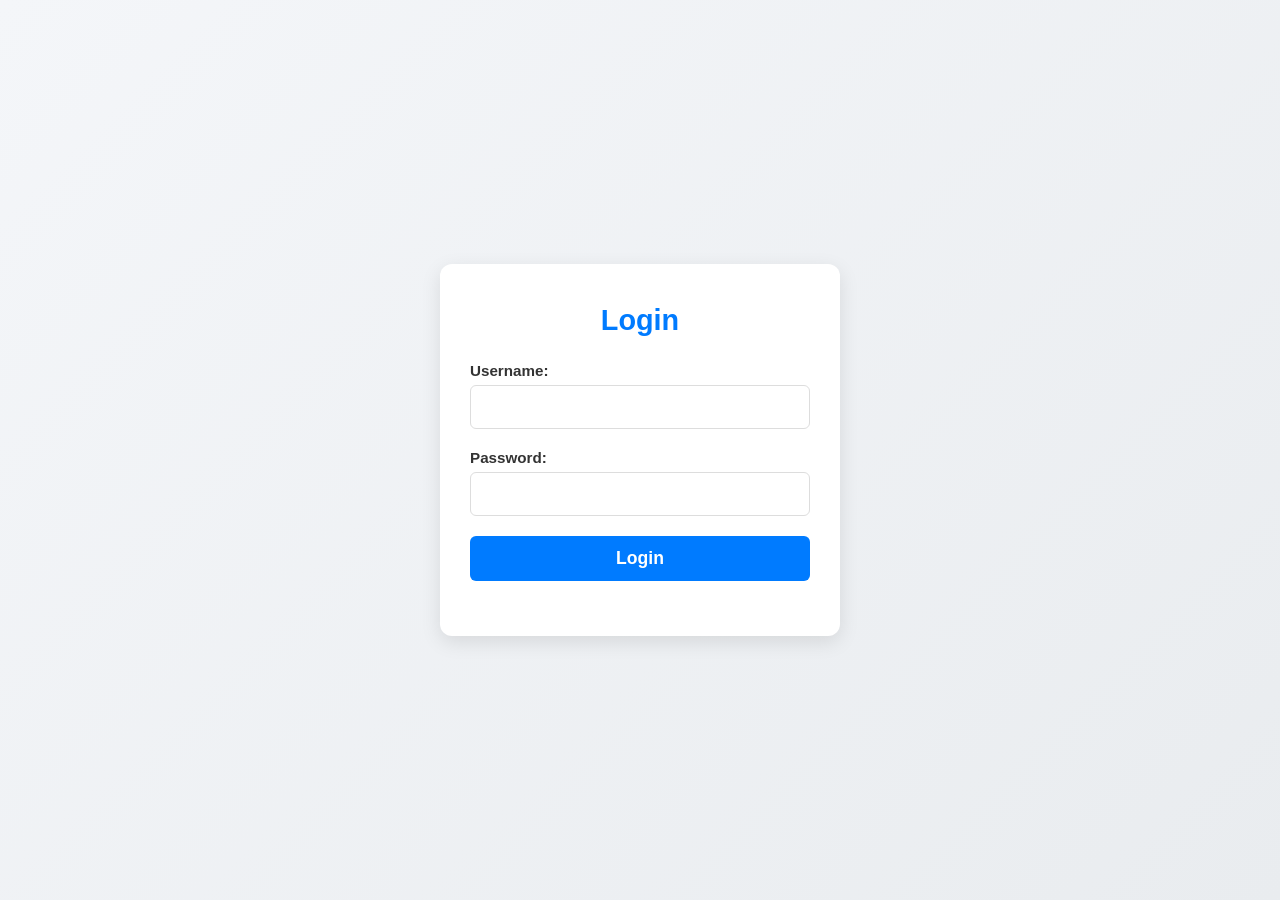
==== pages/login/login.html @ 057ca51b "Refactorizacion" ====
<!DOCTYPE html>
<html lang="en">

<head>
    <meta charset="UTF-8">
    <meta name="viewport" content="width=device-width, initial-scale=1.0">
    <title>Login - QR App</title>
    <link rel="stylesheet" href="../../assets/css/global_login.css">
    <link rel="stylesheet" href="../../assets/css/index_login.css">
</head>

<body>
    <div class="login-container">
        <h2>Login</h2>
        <form id="loginForm">
            <div class="input-group">
                <label for="username">Username:</label>
                <input type="text" id="username" name="username" required>
            </div>
            <div class="input-group">
                <label for="password">Password:</label>
                <input type="password" id="password" name="password" required autocomplete="current-password">
            </div>
            <button type="submit">Login</button>
            <p id="loginMessage" class="error-message"></p>
        </form>
    </div>
    <script src="../../assets/js/script.js"></script>
</body>

</html>
---- assets/css/global_login.css ----
/* Sidebar */
.sidebar {
    width: 250px;
    background-color: var(--dark-color, #1d1d1d);
    color: white;
    padding: 20px;
    min-height: 100vh;
    position: fixed;
    top: 0;
    left: 0;
    transform: translateX(0);
    transition: transform 0.3s ease-in-out;
    z-index: 1000;
}

.sidebar h2 {
    text-align: center;
    margin-bottom: 20px;
    color: var(--primary-color, #e63946);
}

.sidebar ul {
    list-style: none;
    padding: 0;
    margin: 0;
}

.sidebar ul li {
    margin-bottom: 15px;
}

.sidebar ul li a {
    color: white;
    text-decoration: none;
    display: block;
    padding: 10px;
    border-radius: 5px;
    transition: background 0.3s ease;
}

.sidebar ul li a:hover {
    background: rgba(230,57,70,0.7);
}

/* Botón de abrir sidebar */
.open-sidebar-button {
    position: fixed;
    top: 15px;
    left: 15px;
    background: var(--primary-color, #e63946);
    color: white;
    border: none;
    padding: 10px;
    border-radius: 5px;
    font-size: 22px;
    cursor: pointer;
    z-index: 1100;
    display: none; /* se muestra solo en móvil */
}

/* Botón de cerrar sidebar */
.close-sidebar-button {
    position: absolute;
    top: 15px;
    right: 15px;
    background: transparent;
    border: none;
    font-size: 26px;
    color: white;
    cursor: pointer;
    z-index: 1101;
}

/* Backdrop (fondo oscuro al abrir en móvil) */
.sidebar-backdrop {
    display: none;
    position: fixed;
    top: 0;
    left: 0;
    width: 100%;
    height: 100%;
    background: rgba(0,0,0,0.5);
    z-index: 900;
}

/* Main content */
.main-content {
    margin-left: 250px;
    padding: 20px;
    transition: margin-left 0.3s ease-in-out;
}

/* Mobile */
@media (max-width: 768px) {
    .sidebar {
        transform: translateX(-100%);
    }

    .sidebar.open {
        transform: translateX(0);
    }

    .open-sidebar-button {
        display: block;
    }

    .main-content {
        margin-left: 0;
    }

    .sidebar-backdrop.active {
        display: block;
    }
}
---- assets/css/index_login.css ----
/* index_login.css */

/* --- Variables globales --- */
:root {
    --primary-color: #007bff;
    --primary-dark-color: #0056b3;
    --background-color: #f4f6f9;
    --card-background: #ffffff;
    --border-color: #ddd;
    --text-color: #333;
    --danger-color: #e74c3c;
}

/* --- Reset básico --- */
* {
    margin: 0;
    padding: 0;
    box-sizing: border-box;
}

body {
    display: flex;
    justify-content: center;
    align-items: center;
    min-height: 100vh;
    background: linear-gradient(135deg, #f4f6f9, #e9ecef);
    font-family: 'Segoe UI', Tahoma, Geneva, Verdana, sans-serif;
}

/* --- Contenedor del login --- */
.login-container {
    background-color: var(--card-background);
    padding: 40px 30px;
    border-radius: 12px;
    box-shadow: 0 6px 20px rgba(0, 0, 0, 0.1);
    width: 100%;
    max-width: 400px;
    text-align: center;
    transition: transform 0.2s ease;
}

.login-container:hover {
    transform: translateY(-3px);
}

.login-container h2 {
    margin-bottom: 25px;
    color: var(--primary-color);
    font-size: 1.8rem;
}

/* --- Inputs --- */
.input-group {
    margin-bottom: 20px;
    text-align: left;
}

.input-group label {
    display: block;
    margin-bottom: 6px;
    font-weight: 600;
    color: var(--text-color);
    font-size: 0.95rem;
}

.input-group input {
    width: 100%;
    padding: 12px;
    border: 1px solid var(--border-color);
    border-radius: 6px;
    font-size: 1rem;
    transition: border 0.3s ease, box-shadow 0.3s ease;
}

.input-group input:focus {
    border-color: var(--primary-color);
    outline: none;
    box-shadow: 0 0 5px rgba(0, 123, 255, 0.3);
}

/* --- Botón --- */
.login-container button {
    width: 100%;
    padding: 12px;
    font-size: 1.1rem;
    border-radius: 6px;
    background-color: var(--primary-color);
    color: white;
    font-weight: 600;
    cursor: pointer;
    transition: background-color 0.3s ease, transform 0.1s ease;
    border: none;
}

.login-container button:hover {
    background-color: var(--primary-dark-color);
    transform: translateY(-1px);
}

/* --- Mensajes --- */
.login-container .error-message {
    color: var(--danger-color);
    margin-top: 15px;
    font-size: 0.9rem;
    font-weight: 500;
}

/* --- Responsive --- */
@media (max-width: 600px) {
    .login-container {
        margin: 20px;
        padding: 30px 20px;
    }

    .login-container h2 {
        font-size: 1.5rem;
    }

    .login-container button {
        font-size: 1rem;
        padding: 10px;
    }
}
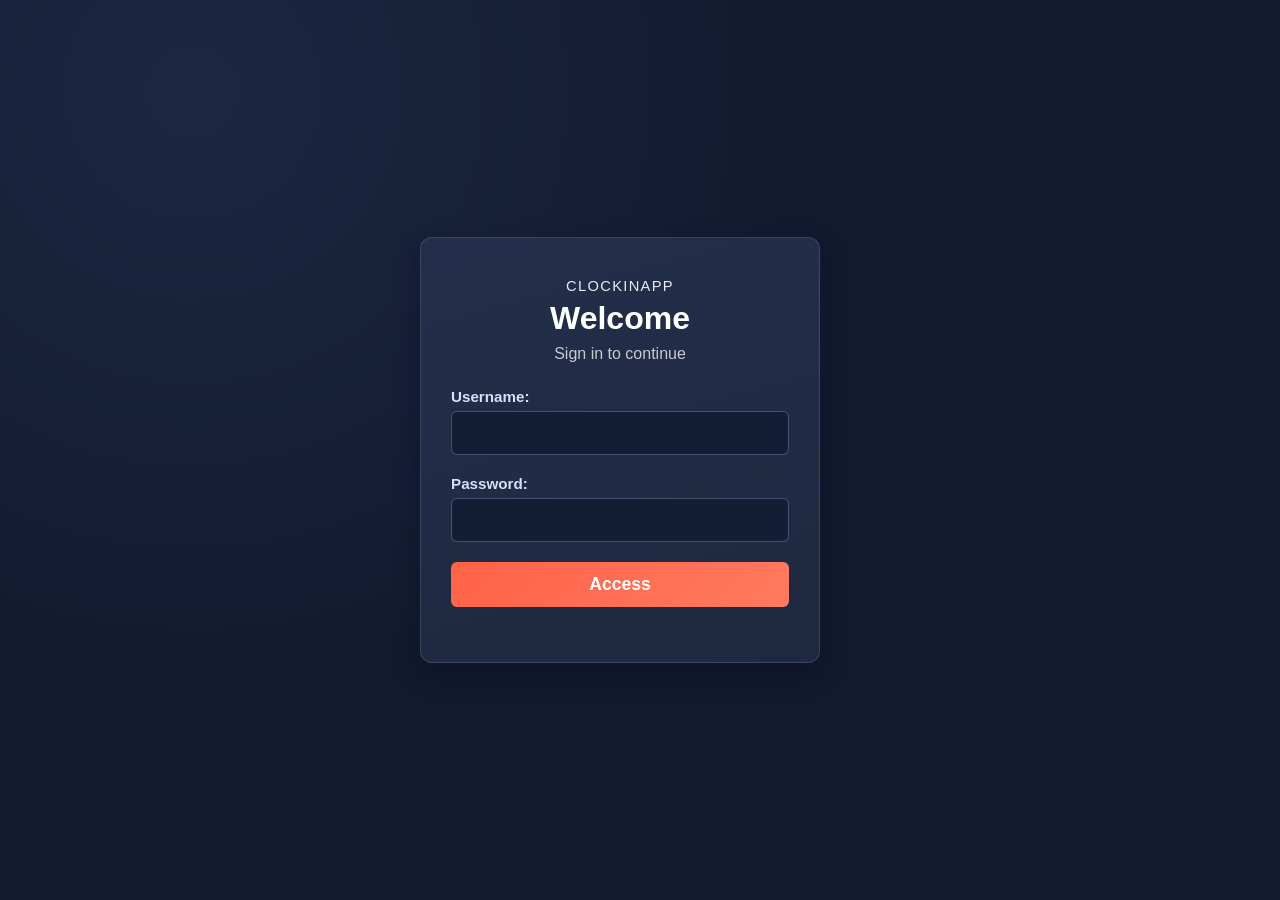
==== commit debf79e0: "feat(ui): modern dark theme refresh and fix dashboard UX bugs" ====
--- a/pages/login/login.html
+++ b/pages/login/login.html
@@ -4,15 +4,19 @@
 <head>
     <meta charset="UTF-8">
     <meta name="viewport" content="width=device-width, initial-scale=1.0">
-    <title>Login - QR App</title>
+    <title>ClockinAPP • Login</title>
     <link rel="stylesheet" href="../../assets/css/global_login.css">
     <link rel="stylesheet" href="../../assets/css/index_login.css">
+    <link rel="stylesheet" href="../../assets/css/modern_theme.css?v=2.0">
 </head>
 
 <body>
-    <div class="login-container">
-        <h2>Login</h2>
-        <form id="loginForm">
+    <div class="app-shell">
+        <div class="login-container">
+            <p class="login-brand">ClockinAPP</p>
+            <h2>Welcome</h2>
+            <p class="login-subtitle">Sign in to continue</p>
+            <form id="loginForm">
             <div class="input-group">
                 <label for="username">Username:</label>
                 <input type="text" id="username" name="username" required>
@@ -21,11 +25,12 @@
                 <label for="password">Password:</label>
                 <input type="password" id="password" name="password" required autocomplete="current-password">
             </div>
-            <button type="submit">Login</button>
-            <p id="loginMessage" class="error-message"></p>
-        </form>
+                <button type="submit">Access</button>
+                <p id="loginMessage" class="error-message"></p>
+            </form>
+        </div>
     </div>
-    <script src="../../assets/js/script.js"></script>
+    <script src="../../assets/js/script.js?v=2.0"></script>
 </body>
 
 </html>
--- a/assets/css/index_login.css
+++ b/assets/css/index_login.css
@@ -43,10 +43,24 @@
     transform: translateY(-3px);
 }
 
+.login-brand {
+    margin-bottom: 6px;
+    font-size: 0.92rem;
+    text-transform: uppercase;
+    letter-spacing: 1.3px;
+    opacity: 0.9;
+}
+
 .login-container h2 {
+    margin-bottom: 8px;
+    color: var(--primary-color);
+    font-size: 2rem;
+}
+
+.login-subtitle {
     margin-bottom: 25px;
-    color: var(--primary-color);
-    font-size: 1.8rem;
+    color: var(--text-color);
+    opacity: 0.75;
 }
 
 /* --- Inputs --- */
--- a/assets/css/modern_theme.css
+++ b/assets/css/modern_theme.css
@@ -0,0 +1,258 @@
+/* modern_theme.css - ClockinAPP dark modern refresh (Stage UI) */
+:root {
+    --bg-main: #121a2f;
+    --bg-surface: #1f2941;
+    --bg-surface-soft: #26314c;
+    --bg-elevated: #2b3654;
+    --text-main: #eef2ff;
+    --text-muted: #9fb0cd;
+    --border-soft: rgba(159, 176, 205, 0.2);
+
+    --accent-primary: #ff6247;
+    --accent-primary-hover: #ff7b62;
+    --accent-blue: #5ca7ff;
+    --accent-green: #46d59b;
+    --accent-yellow: #f4cf5d;
+
+    --radius-sm: 10px;
+    --radius-md: 14px;
+    --radius-lg: 18px;
+    --shadow-soft: 0 10px 25px rgba(6, 10, 22, 0.35);
+    --shadow-focus: 0 0 0 3px rgba(92, 167, 255, 0.35);
+}
+
+* {
+    scrollbar-color: #3c4869 #1a2238;
+}
+
+body {
+    color: var(--text-main);
+    background: radial-gradient(circle at 15% 10%, #1c2742 0%, var(--bg-main) 45%) fixed;
+}
+
+.sidebar {
+    background: linear-gradient(180deg, #232d46 0%, #1b243a 100%);
+    border-right: 1px solid var(--border-soft);
+    box-shadow: var(--shadow-soft);
+}
+
+.sidebar h2 {
+    color: var(--text-main);
+    letter-spacing: 0.3px;
+}
+
+#timer-display {
+    margin-bottom: 20px;
+    padding: 12px;
+    border: 1px solid var(--border-soft);
+    border-radius: var(--radius-sm);
+    background: rgba(20, 30, 50, 0.55);
+}
+
+#timer-display p {
+    margin: 0;
+}
+
+#timer-clock {
+    margin-top: 4px;
+    color: var(--accent-green);
+    font-size: 1.35rem;
+    font-weight: 700;
+}
+
+.sidebar ul li a {
+    color: var(--text-muted);
+    border: 1px solid transparent;
+    border-radius: var(--radius-sm);
+    font-weight: 600;
+}
+
+.sidebar ul li a:hover,
+.sidebar ul li a.active {
+    color: #fff;
+    background: linear-gradient(90deg, rgba(255, 98, 71, 0.18), rgba(92, 167, 255, 0.15));
+    border-color: var(--border-soft);
+}
+
+.main-content {
+    background: transparent;
+}
+
+.open-sidebar-button,
+.close-sidebar-button {
+    border-radius: 10px;
+}
+
+section,
+.qr-scanner-section,
+.records-section,
+.dashboard-section,
+.admin-tools-section,
+.users-section,
+.projects-section,
+.special-tools-section {
+    background: linear-gradient(160deg, rgba(39, 50, 78, 0.94), rgba(29, 39, 63, 0.96));
+    border: 1px solid var(--border-soft);
+    border-radius: var(--radius-lg);
+    box-shadow: var(--shadow-soft);
+}
+
+h3, h4 {
+    color: #fff;
+}
+
+label {
+    color: var(--text-muted);
+}
+
+input,
+select,
+textarea {
+    color: var(--text-main);
+    background: #121b31;
+    border: 1px solid rgba(154, 180, 223, 0.28);
+    border-radius: 10px;
+}
+
+input:focus,
+select:focus,
+textarea:focus {
+    outline: none;
+    border-color: var(--accent-blue);
+    box-shadow: var(--shadow-focus);
+}
+
+button {
+    background: var(--accent-primary);
+    border-radius: 10px;
+    font-weight: 600;
+}
+
+button:hover {
+    background: var(--accent-primary-hover);
+}
+
+button:disabled {
+    opacity: 0.55;
+    cursor: not-allowed;
+}
+
+#start-scanner-button,
+#generate-qr-button,
+#view-history-button,
+#recalculate-duration-button,
+#add-user-button,
+#add-project-button,
+#save-user-button,
+#save-project-button,
+#select-qr-location-button {
+    background: linear-gradient(135deg, var(--accent-primary), #ff815f);
+}
+
+#cancel-user-edit,
+#cancel-project-edit,
+button[data-action="paused"],
+button[data-action="resumed"] {
+    background: #445377;
+}
+
+button[data-action="stopped"],
+button[data-action="delete-user"],
+button[data-action="delete-project"],
+button[data-action="delete-record"] {
+    background: #aa4252;
+}
+
+table {
+    border-radius: var(--radius-md);
+    overflow: hidden;
+    border: 1px solid var(--border-soft);
+}
+
+table th {
+    background: #2b3757;
+    color: #e7edff;
+    border-bottom: 1px solid var(--border-soft);
+}
+
+table td {
+    color: #dbe4fb;
+    border-bottom: 1px solid rgba(159, 176, 205, 0.16);
+}
+
+table tr:hover {
+    background-color: rgba(92, 167, 255, 0.08);
+}
+
+.success-message {
+    color: #59e2a8;
+}
+
+.error-message {
+    color: #ff8a97;
+}
+
+.modal {
+    background-color: rgba(9, 14, 24, 0.72);
+}
+
+.modal-content {
+    background: #212d49;
+    color: #eaf0ff;
+    border: 1px solid var(--border-soft);
+}
+
+.close-button {
+    color: #d1dcf8;
+}
+
+#scanner-container {
+    border: 1px dashed rgba(92, 167, 255, 0.55);
+    border-radius: var(--radius-md);
+    padding: 12px;
+    background: rgba(19, 30, 52, 0.65);
+}
+
+#qr-video {
+    width: 100%;
+    border-radius: 12px;
+}
+
+.login-container {
+    background: linear-gradient(165deg, #232e4a 0%, #1e2840 100%);
+    border: 1px solid var(--border-soft);
+    box-shadow: var(--shadow-soft);
+}
+
+.login-container h1,
+.login-container h2,
+.login-subtitle,
+.login-brand {
+    color: #fff;
+}
+
+.login-container .input-group label {
+    color: #d8e0f4;
+}
+
+.login-container .input-group input {
+    background: #131d34;
+    color: #f4f7ff;
+    border-color: rgba(154, 180, 223, 0.35);
+}
+
+.login-container button {
+    background: linear-gradient(135deg, var(--accent-primary), #ff7a5f);
+}
+
+.app-shell {
+    width: 100%;
+    max-width: 440px;
+    margin: 24px;
+}
+
+@media (max-width: 992px) {
+    .main-content {
+        padding-top: 56px;
+    }
+}
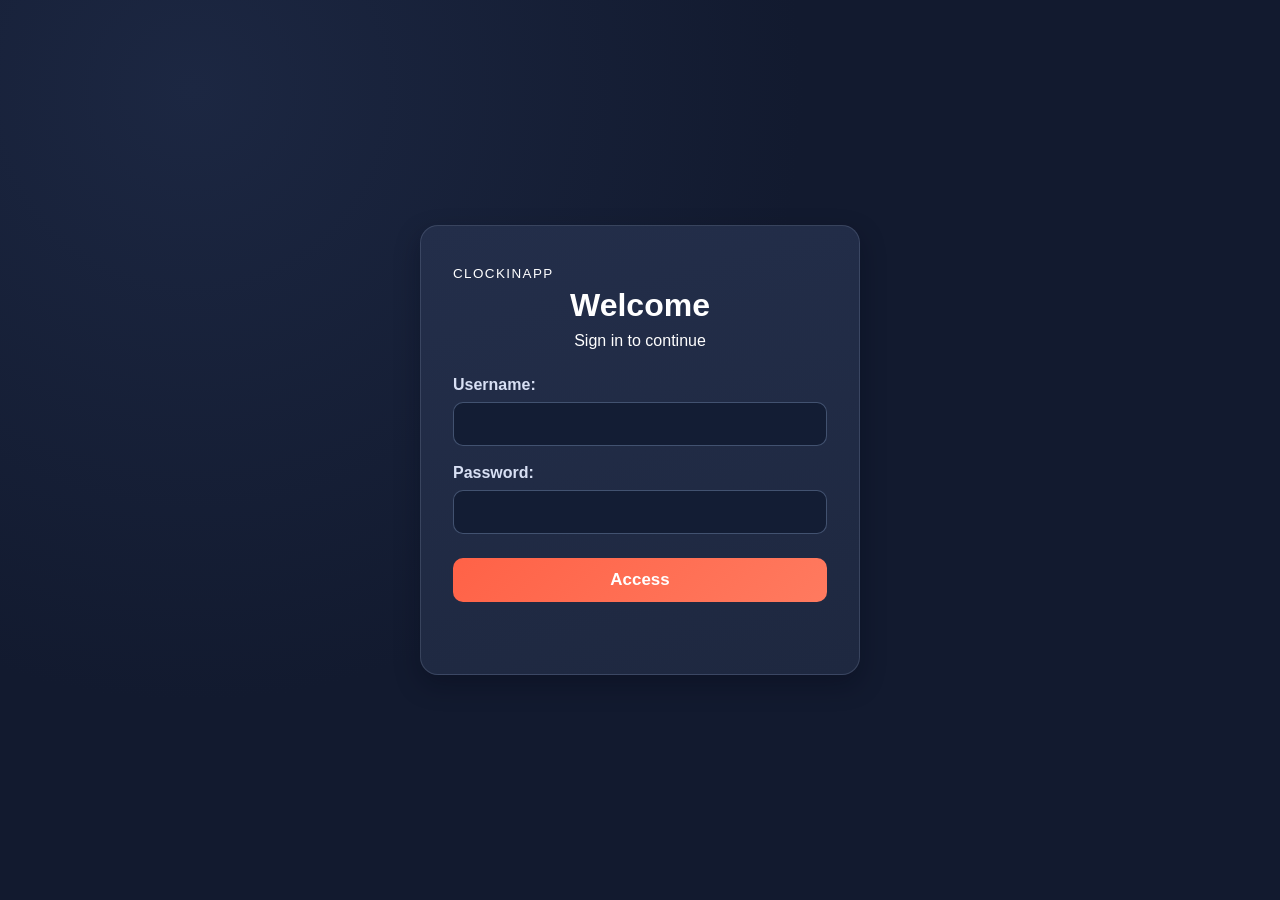
==== commit 60a316ee: "fix(ui): apply modern dark style to login and bust css cache" ====
--- a/pages/login/login.html
+++ b/pages/login/login.html
@@ -5,9 +5,9 @@
     <meta charset="UTF-8">
     <meta name="viewport" content="width=device-width, initial-scale=1.0">
     <title>ClockinAPP • Login</title>
-    <link rel="stylesheet" href="../../assets/css/global_login.css">
-    <link rel="stylesheet" href="../../assets/css/index_login.css">
-    <link rel="stylesheet" href="../../assets/css/modern_theme.css?v=2.0">
+    <link rel="stylesheet" href="../../assets/css/global_login.css?v=2.1">
+    <link rel="stylesheet" href="../../assets/css/index_login.css?v=2.1">
+    <link rel="stylesheet" href="../../assets/css/modern_theme.css?v=2.1">
 </head>
 
 <body>
--- a/assets/css/index_login.css
+++ b/assets/css/index_login.css
@@ -1,17 +1,18 @@
-/* index_login.css */
-
-/* --- Variables globales --- */
+/* index_login.css - modern dark login */
 :root {
-    --primary-color: #007bff;
-    --primary-dark-color: #0056b3;
-    --background-color: #f4f6f9;
-    --card-background: #ffffff;
-    --border-color: #ddd;
-    --text-color: #333;
-    --danger-color: #e74c3c;
+    --login-bg-1: #121a2f;
+    --login-bg-2: #1a2740;
+    --login-card: #1f2941;
+    --login-card-border: rgba(159, 176, 205, 0.22);
+    --login-text: #f4f7ff;
+    --login-muted: #9fb0cd;
+    --login-input-bg: #131d34;
+    --login-input-border: rgba(154, 180, 223, 0.35);
+    --login-accent: #ff6247;
+    --login-accent-hover: #ff7b62;
+    --login-danger: #ff8a97;
 }
 
-/* --- Reset básico --- */
 * {
     margin: 0;
     padding: 0;
@@ -23,115 +24,109 @@
     justify-content: center;
     align-items: center;
     min-height: 100vh;
-    background: linear-gradient(135deg, #f4f6f9, #e9ecef);
     font-family: 'Segoe UI', Tahoma, Geneva, Verdana, sans-serif;
+    color: var(--login-text);
+    background: radial-gradient(circle at 15% 10%, #1c2742 0%, var(--login-bg-1) 45%) fixed;
+    padding: 20px;
 }
 
-/* --- Contenedor del login --- */
-.login-container {
-    background-color: var(--card-background);
-    padding: 40px 30px;
-    border-radius: 12px;
-    box-shadow: 0 6px 20px rgba(0, 0, 0, 0.1);
+.app-shell {
     width: 100%;
-    max-width: 400px;
-    text-align: center;
-    transition: transform 0.2s ease;
+    max-width: 460px;
 }
 
-.login-container:hover {
-    transform: translateY(-3px);
+.login-container {
+    width: 100%;
+    background: linear-gradient(165deg, #232e4a 0%, var(--login-card) 100%);
+    border: 1px solid var(--login-card-border);
+    border-radius: 18px;
+    box-shadow: 0 12px 35px rgba(6, 10, 22, 0.4);
+    padding: 40px 32px;
+    text-align: left;
 }
 
 .login-brand {
     margin-bottom: 6px;
-    font-size: 0.92rem;
     text-transform: uppercase;
-    letter-spacing: 1.3px;
-    opacity: 0.9;
+    letter-spacing: 1.4px;
+    font-size: 0.84rem;
+    color: var(--login-muted);
 }
 
 .login-container h2 {
+    font-size: 2rem;
     margin-bottom: 8px;
-    color: var(--primary-color);
-    font-size: 2rem;
+    color: #ffffff;
+    text-align: center;
 }
 
 .login-subtitle {
-    margin-bottom: 25px;
-    color: var(--text-color);
-    opacity: 0.75;
+    margin-bottom: 26px;
+    color: var(--login-muted);
+    text-align: center;
 }
 
-/* --- Inputs --- */
 .input-group {
-    margin-bottom: 20px;
-    text-align: left;
+    margin-bottom: 18px;
 }
 
 .input-group label {
     display: block;
-    margin-bottom: 6px;
+    margin-bottom: 8px;
     font-weight: 600;
-    color: var(--text-color);
-    font-size: 0.95rem;
+    color: #d8e0f4;
 }
 
 .input-group input {
     width: 100%;
-    padding: 12px;
-    border: 1px solid var(--border-color);
-    border-radius: 6px;
+    padding: 12px 13px;
+    border: 1px solid var(--login-input-border);
+    border-radius: 10px;
     font-size: 1rem;
-    transition: border 0.3s ease, box-shadow 0.3s ease;
+    color: var(--login-text);
+    background: var(--login-input-bg);
+    transition: border-color 0.2s ease, box-shadow 0.2s ease;
 }
 
 .input-group input:focus {
-    border-color: var(--primary-color);
     outline: none;
-    box-shadow: 0 0 5px rgba(0, 123, 255, 0.3);
+    border-color: #5ca7ff;
+    box-shadow: 0 0 0 3px rgba(92, 167, 255, 0.35);
 }
 
-/* --- Botón --- */
 .login-container button {
     width: 100%;
     padding: 12px;
-    font-size: 1.1rem;
-    border-radius: 6px;
-    background-color: var(--primary-color);
-    color: white;
-    font-weight: 600;
+    margin-top: 6px;
+    border: none;
+    border-radius: 10px;
+    background: linear-gradient(135deg, var(--login-accent), #ff7a5f);
+    color: #fff;
+    font-weight: 700;
+    font-size: 1.06rem;
     cursor: pointer;
-    transition: background-color 0.3s ease, transform 0.1s ease;
-    border: none;
+    transition: transform 0.15s ease, background-color 0.2s ease;
 }
 
 .login-container button:hover {
-    background-color: var(--primary-dark-color);
     transform: translateY(-1px);
+    background: linear-gradient(135deg, var(--login-accent-hover), #ff8d74);
 }
 
-/* --- Mensajes --- */
 .login-container .error-message {
-    color: var(--danger-color);
-    margin-top: 15px;
-    font-size: 0.9rem;
-    font-weight: 500;
+    color: var(--login-danger);
+    margin-top: 14px;
+    font-size: 0.92rem;
+    min-height: 1.2em;
+    text-align: center;
 }
 
-/* --- Responsive --- */
 @media (max-width: 600px) {
     .login-container {
-        margin: 20px;
         padding: 30px 20px;
     }
 
     .login-container h2 {
-        font-size: 1.5rem;
-    }
-
-    .login-container button {
-        font-size: 1rem;
-        padding: 10px;
+        font-size: 1.75rem;
     }
 }
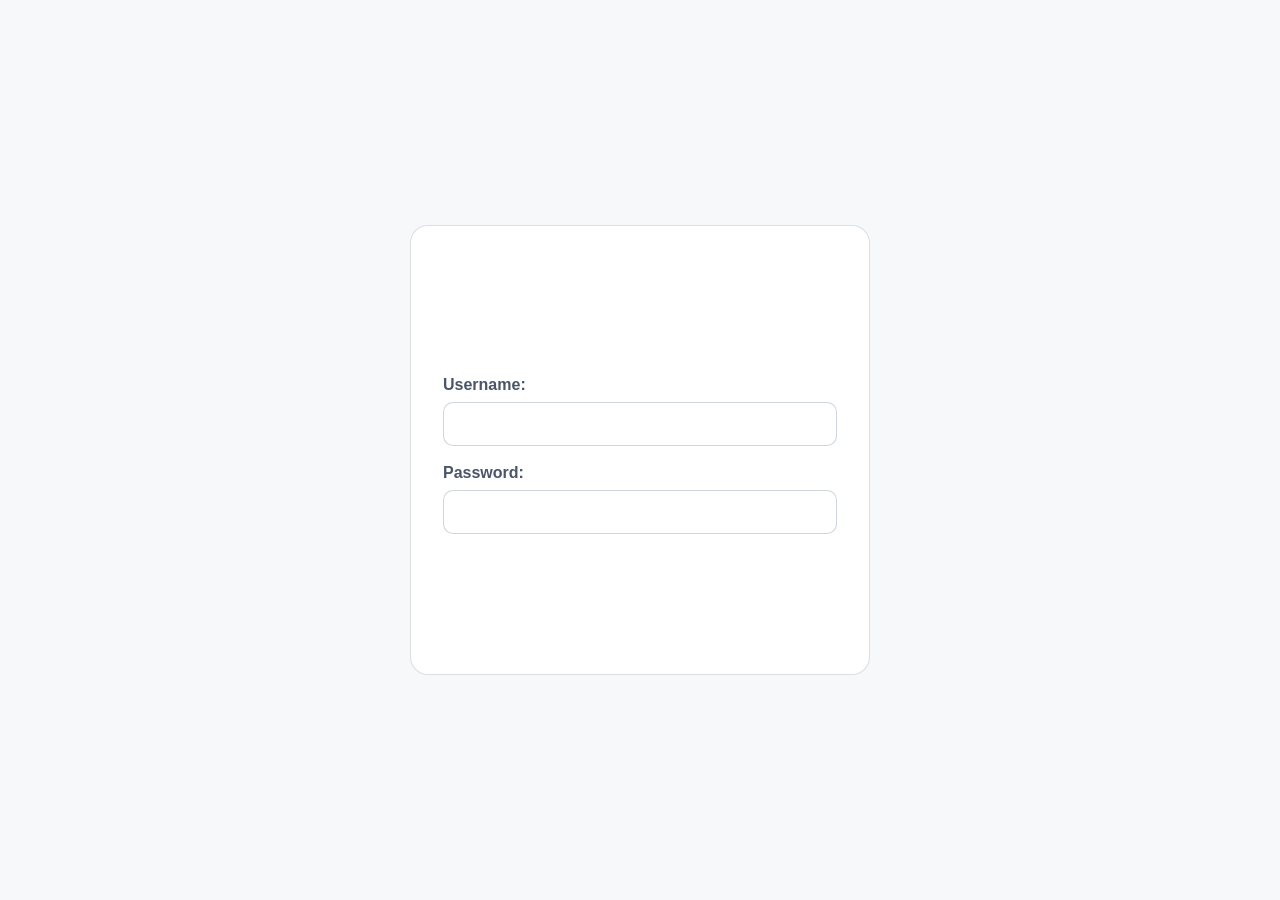
==== commit b6d17903: "feat: add global dark/light theme toggle with persisted preference" ====
--- a/pages/login/login.html
+++ b/pages/login/login.html
@@ -5,6 +5,15 @@
     <meta charset="UTF-8">
     <meta name="viewport" content="width=device-width, initial-scale=1.0">
     <title>ClockinAPP • Login</title>
+    <script>
+        (function () {
+            var key = 'clockinapp_theme';
+            var saved = localStorage.getItem(key);
+            var prefersDark = window.matchMedia && window.matchMedia('(prefers-color-scheme: dark)').matches;
+            var theme = saved || (prefersDark ? 'dark' : 'light');
+            document.documentElement.setAttribute('data-theme', theme);
+        })();
+    </script>
     <link rel="stylesheet" href="../../assets/css/global_login.css?v=2.1">
     <link rel="stylesheet" href="../../assets/css/index_login.css?v=2.1">
     <link rel="stylesheet" href="../../assets/css/modern_theme.css?v=2.1">
--- a/assets/css/global_login.css
+++ b/assets/css/global_login.css
@@ -1,7 +1,7 @@
 /* Sidebar */
 .sidebar {
     width: 250px;
-    background-color: var(--dark-color, #1d1d1d);
+    background-color: var(--dark-color, var(--clr-1d1d1d));
     color: white;
     padding: 20px;
     min-height: 100vh;
@@ -16,7 +16,7 @@
 .sidebar h2 {
     text-align: center;
     margin-bottom: 20px;
-    color: var(--primary-color, #e63946);
+    color: var(--primary-color, var(--clr-e63946));
 }
 
 .sidebar ul {
@@ -39,7 +39,7 @@
 }
 
 .sidebar ul li a:hover {
-    background: rgba(230,57,70,0.7);
+    background: var(--clr-rgba-230-57-70-0-7);
 }
 
 /* Botón de abrir sidebar */
@@ -47,7 +47,7 @@
     position: fixed;
     top: 15px;
     left: 15px;
-    background: var(--primary-color, #e63946);
+    background: var(--primary-color, var(--clr-e63946));
     color: white;
     border: none;
     padding: 10px;
@@ -79,7 +79,7 @@
     left: 0;
     width: 100%;
     height: 100%;
-    background: rgba(0,0,0,0.5);
+    background: var(--clr-rgba-0-0-0-0-5);
     z-index: 900;
 }
 
--- a/assets/css/index_login.css
+++ b/assets/css/index_login.css
@@ -1,16 +1,16 @@
 /* index_login.css - modern dark login */
 :root {
-    --login-bg-1: #121a2f;
-    --login-bg-2: #1a2740;
-    --login-card: #1f2941;
-    --login-card-border: rgba(159, 176, 205, 0.22);
-    --login-text: #f4f7ff;
-    --login-muted: #9fb0cd;
-    --login-input-bg: #131d34;
-    --login-input-border: rgba(154, 180, 223, 0.35);
-    --login-accent: #ff6247;
-    --login-accent-hover: #ff7b62;
-    --login-danger: #ff8a97;
+    --login-bg-1: var(--clr-121a2f);
+    --login-bg-2: var(--clr-1a2740);
+    --login-card: var(--clr-1f2941);
+    --login-card-border: var(--clr-rgba-159-176-205-0-22);
+    --login-text: var(--clr-f4f7ff);
+    --login-muted: var(--clr-9fb0cd);
+    --login-input-bg: var(--clr-131d34);
+    --login-input-border: var(--clr-rgba-154-180-223-0-35);
+    --login-accent: var(--clr-ff6247);
+    --login-accent-hover: var(--clr-ff7b62);
+    --login-danger: var(--clr-ff8a97);
 }
 
 * {
@@ -26,7 +26,7 @@
     min-height: 100vh;
     font-family: 'Segoe UI', Tahoma, Geneva, Verdana, sans-serif;
     color: var(--login-text);
-    background: radial-gradient(circle at 15% 10%, #1c2742 0%, var(--login-bg-1) 45%) fixed;
+    background: radial-gradient(circle at 15% 10%, var(--clr-1c2742) 0%, var(--login-bg-1) 45%) fixed;
     padding: 20px;
 }
 
@@ -37,10 +37,10 @@
 
 .login-container {
     width: 100%;
-    background: linear-gradient(165deg, #232e4a 0%, var(--login-card) 100%);
+    background: linear-gradient(165deg, var(--clr-232e4a) 0%, var(--login-card) 100%);
     border: 1px solid var(--login-card-border);
     border-radius: 18px;
-    box-shadow: 0 12px 35px rgba(6, 10, 22, 0.4);
+    box-shadow: 0 12px 35px var(--clr-rgba-6-10-22-0-4);
     padding: 40px 32px;
     text-align: left;
 }
@@ -56,7 +56,7 @@
 .login-container h2 {
     font-size: 2rem;
     margin-bottom: 8px;
-    color: #ffffff;
+    color: var(--clr-fff);
     text-align: center;
 }
 
@@ -74,7 +74,7 @@
     display: block;
     margin-bottom: 8px;
     font-weight: 600;
-    color: #d8e0f4;
+    color: var(--clr-d8e0f4);
 }
 
 .input-group input {
@@ -90,8 +90,8 @@
 
 .input-group input:focus {
     outline: none;
-    border-color: #5ca7ff;
-    box-shadow: 0 0 0 3px rgba(92, 167, 255, 0.35);
+    border-color: var(--clr-5ca7ff);
+    box-shadow: 0 0 0 3px var(--clr-rgba-92-167-255-0-35);
 }
 
 .login-container button {
@@ -100,8 +100,8 @@
     margin-top: 6px;
     border: none;
     border-radius: 10px;
-    background: linear-gradient(135deg, var(--login-accent), #ff7a5f);
-    color: #fff;
+    background: linear-gradient(135deg, var(--login-accent), var(--clr-ff7a5f));
+    color: var(--clr-fff);
     font-weight: 700;
     font-size: 1.06rem;
     cursor: pointer;
@@ -110,7 +110,7 @@
 
 .login-container button:hover {
     transform: translateY(-1px);
-    background: linear-gradient(135deg, var(--login-accent-hover), #ff8d74);
+    background: linear-gradient(135deg, var(--login-accent-hover), var(--clr-ff8d74));
 }
 
 .login-container .error-message {
--- a/assets/css/modern_theme.css
+++ b/assets/css/modern_theme.css
@@ -1,86 +1,252 @@
-/* modern_theme.css - ClockinAPP dark modern refresh (Stage UI) */
+/* modern_theme.css - theme system (dark/light) */
+html[data-theme="dark"] {
+    --clr-000: #000;
+    --clr-0056b3: #0056b3;
+    --clr-007bff: #007bff;
+    --clr-121a2f: #121a2f;
+    --clr-121b31: #121b31;
+    --clr-131d34: #131d34;
+    --clr-1a2238: #1a2238;
+    --clr-1a2740: #1a2740;
+    --clr-1b243a: #1b243a;
+    --clr-1c2742: #1c2742;
+    --clr-1d1d1d: #1d1d1d;
+    --clr-1e2840: #1e2840;
+    --clr-1f2941: #1f2941;
+    --clr-212529: #212529;
+    --clr-212d49: #212d49;
+    --clr-222: #222;
+    --clr-232d46: #232d46;
+    --clr-232e4a: #232e4a;
+    --clr-26314c: #26314c;
+    --clr-28a745: #28a745;
+    --clr-2b3654: #2b3654;
+    --clr-2b3757: #2b3757;
+    --clr-2ecc71: #2ecc71;
+    --clr-333: #333;
+    --clr-3498db: #3498db;
+    --clr-3c4869: #3c4869;
+    --clr-444: #444;
+    --clr-445377: #445377;
+    --clr-46d59b: #46d59b;
+    --clr-555: #555;
+    --clr-59e2a8: #59e2a8;
+    --clr-5ca7ff: #5ca7ff;
+    --clr-666: #666;
+    --clr-7fbde4: #7fbde4;
+    --clr-856404: #856404;
+    --clr-95a5a6: #95a5a6;
+    --clr-9fb0cd: #9fb0cd;
+    --clr-a0a8a9: #a0a8a9;
+    --clr-aa4252: #aa4252;
+    --clr-aaa: #aaa;
+    --clr-add: #add;
+    --clr-b57cdb: #b57cdb;
+    --clr-c62828: #c62828;
+    --clr-ccc: #ccc;
+    --clr-d1dcf8: #d1dcf8;
+    --clr-d8e0f4: #d8e0f4;
+    --clr-dbe4fb: #dbe4fb;
+    --clr-dc3545: #dc3545;
+    --clr-ddd: #ddd;
+    --clr-e63946: #e63946;
+    --clr-e6e6e6: #e6e6e6;
+    --clr-e74c3c: #e74c3c;
+    --clr-e7edff: #e7edff;
+    --clr-e98a82: #e98a82;
+    --clr-eaf0ff: #eaf0ff;
+    --clr-eef2ff: #eef2ff;
+    --clr-f1f1f1: #f1f1f1;
+    --clr-f39c12: #f39c12;
+    --clr-f4cf5d: #f4cf5d;
+    --clr-f4f6f9: #f4f6f9;
+    --clr-f4f7ff: #f4f7ff;
+    --clr-f8f9fa: #f8f9fa;
+    --clr-ff6247: #ff6247;
+    --clr-ff7a5f: #ff7a5f;
+    --clr-ff7b62: #ff7b62;
+    --clr-ff815f: #ff815f;
+    --clr-ff8a97: #ff8a97;
+    --clr-ff8d74: #ff8d74;
+    --clr-ffc107: #ffc107;
+    --clr-fff: #fff;
+    --clr-rgba-0-0-0-0-05: rgba(0,0,0,0.05);
+    --clr-rgba-0-0-0-0-2: rgba(0,0,0,0.2);
+    --clr-rgba-0-0-0-0-3: rgba(0,0,0,0.3);
+    --clr-rgba-0-0-0-0-5: rgba(0,0,0,0.5);
+    --clr-rgba-0-0-0-0-7: rgba(0,0,0,0.7);
+    --clr-rgba-149-165-166-0-15: rgba(149, 165, 166, 0.15);
+    --clr-rgba-149-165-166-0-2: rgba(149, 165, 166, 0.2);
+    --clr-rgba-154-180-223-0-28: rgba(154, 180, 223, 0.28);
+    --clr-rgba-154-180-223-0-35: rgba(154, 180, 223, 0.35);
+    --clr-rgba-155-89-182-0-2: rgba(155, 89, 182, 0.2);
+    --clr-rgba-159-176-205-0-16: rgba(159, 176, 205, 0.16);
+    --clr-rgba-159-176-205-0-2: rgba(159, 176, 205, 0.2);
+    --clr-rgba-159-176-205-0-22: rgba(159, 176, 205, 0.22);
+    --clr-rgba-19-30-52-0-65: rgba(19, 30, 52, 0.65);
+    --clr-rgba-20-30-50-0-55: rgba(20, 30, 50, 0.55);
+    --clr-rgba-230-57-70-0-7: rgba(230,57,70,0.7);
+    --clr-rgba-231-76-60-0-2: rgba(231, 76, 60, 0.2);
+    --clr-rgba-231-76-60-0-3: rgba(231, 76, 60, 0.3);
+    --clr-rgba-231-76-60-0-35: rgba(231, 76, 60, 0.35);
+    --clr-rgba-231-76-60-0-5: rgba(231, 76, 60, 0.5);
+    --clr-rgba-243-156-18-0-2: rgba(243, 156, 18, 0.2);
+    --clr-rgba-243-156-18-0-3: rgba(243, 156, 18, 0.3);
+    --clr-rgba-255-98-71-0-18: rgba(255, 98, 71, 0.18);
+    --clr-rgba-255-255-255-0-05: rgba(255,255,255,0.05);
+    --clr-rgba-255-255-255-0-1: rgba(255,255,255,0.1);
+    --clr-rgba-255-255-255-0-15: rgba(255,255,255,0.15);
+    --clr-rgba-255-255-255-0-2: rgba(255,255,255,0.2);
+    --clr-rgba-255-255-255-0-5: rgba(255,255,255,0.5);
+    --clr-rgba-255-255-255-0-6: rgba(255,255,255,0.6);
+    --clr-rgba-255-255-255-0-7: rgba(255,255,255,0.7);
+    --clr-rgba-255-255-255-0-8: rgba(255,255,255,0.8);
+    --clr-rgba-29-39-63-0-96: rgba(29, 39, 63, 0.96);
+    --clr-rgba-39-50-78-0-94: rgba(39, 50, 78, 0.94);
+    --clr-rgba-46-204-113-0-2: rgba(46, 204, 113, 0.2);
+    --clr-rgba-46-204-113-0-3: rgba(46, 204, 113, 0.3);
+    --clr-rgba-46-204-113-0-35: rgba(46, 204, 113, 0.35);
+    --clr-rgba-46-204-113-0-5: rgba(46, 204, 113, 0.5);
+    --clr-rgba-52-152-219-0-2: rgba(52, 152, 219, 0.2);
+    --clr-rgba-6-10-22-0-35: rgba(6, 10, 22, 0.35);
+    --clr-rgba-6-10-22-0-4: rgba(6, 10, 22, 0.4);
+    --clr-rgba-9-14-24-0-72: rgba(9, 14, 24, 0.72);
+    --clr-rgba-92-167-255-0-08: rgba(92, 167, 255, 0.08);
+    --clr-rgba-92-167-255-0-15: rgba(92, 167, 255, 0.15);
+    --clr-rgba-92-167-255-0-35: rgba(92, 167, 255, 0.35);
+    --clr-rgba-92-167-255-0-55: rgba(92, 167, 255, 0.55);
+}
+
+html[data-theme="light"] {
+    --clr-121a2f: #f7f8fa;
+    --clr-1f2941: #ffffff;
+    --clr-26314c: #ffffff;
+    --clr-2b3654: #edf2f7;
+    --clr-232d46: #ffffff;
+    --clr-1b243a: #ffffff;
+    --clr-1a2238: #e2e8f0;
+    --clr-1c2742: #f7f8fa;
+    --clr-29-39-63: #ffffff;
+    --clr-121b31: #ffffff;
+    --clr-131d34: #ffffff;
+    --clr-212d49: #ffffff;
+    --clr-232e4a: #ffffff;
+    --clr-1e2840: #ffffff;
+    --clr-eef2ff: #1a202c;
+    --clr-e7edff: #1a202c;
+    --clr-eaf0ff: #1a202c;
+    --clr-f4f7ff: #1a202c;
+    --clr-dbe4fb: #1a202c;
+    --clr-d8e0f4: #4a5568;
+    --clr-9fb0cd: #4a5568;
+    --clr-d1dcf8: #4a5568;
+    --clr-e6e6e6: #4a5568;
+    --clr-333: #1a202c;
+    --clr-222: #1a202c;
+    --clr-444: #4a5568;
+    --clr-555: #4a5568;
+    --clr-666: #4a5568;
+    --clr-aaa: #6b7280;
+    --clr-add: #4a5568;
+    --clr-ccc: #d1d5db;
+    --clr-ddd: #e2e8f0;
+    --clr-f1f1f1: #edf2f7;
+    --clr-f4f6f9: #f7f8fa;
+    --clr-f8f9fa: #edf2f7;
+    --clr-fff: #ffffff;
+    --clr-rgba-159-176-205-0-2: rgba(148, 163, 184, 0.35);
+    --clr-rgba-159-176-205-0-16: rgba(148, 163, 184, 0.3);
+    --clr-rgba-159-176-205-0-22: rgba(148, 163, 184, 0.4);
+    --clr-rgba-154-180-223-0-28: rgba(148, 163, 184, 0.45);
+    --clr-rgba-154-180-223-0-35: rgba(148, 163, 184, 0.45);
+    --clr-rgba-39-50-78-0-94: rgba(255,255,255,0.95);
+    --clr-rgba-29-39-63-0-96: rgba(255,255,255,0.98);
+    --clr-rgba-20-30-50-0-55: rgba(226,232,240,0.8);
+    --clr-rgba-19-30-52-0-65: rgba(226,232,240,0.75);
+    --clr-rgba-9-14-24-0-72: rgba(15,23,42,0.35);
+    --clr-rgba-255-255-255-0-05: rgba(15,23,42,0.05);
+    --clr-rgba-255-255-255-0-1: rgba(15,23,42,0.08);
+    --clr-rgba-255-255-255-0-15: rgba(15,23,42,0.12);
+    --clr-rgba-255-255-255-0-2: rgba(15,23,42,0.15);
+    --clr-rgba-255-255-255-0-5: rgba(15,23,42,0.25);
+    --clr-rgba-255-255-255-0-6: rgba(15,23,42,0.3);
+    --clr-rgba-255-255-255-0-7: rgba(15,23,42,0.35);
+    --clr-rgba-255-255-255-0-8: rgba(15,23,42,0.4);
+    --clr-rgba-0-0-0-0-3: rgba(15,23,42,0.15);
+    --clr-rgba-0-0-0-0-5: rgba(15,23,42,0.2);
+    --clr-rgba-0-0-0-0-7: rgba(15,23,42,0.28);
+    --clr-3c4869: #cbd5e1;
+    --clr-2b3757: #edf2f7;
+    --clr-445377: #64748b;
+    --clr-aa4252: #dc3545;
+}
+
 :root {
-    --bg-main: #121a2f;
-    --bg-surface: #1f2941;
-    --bg-surface-soft: #26314c;
-    --bg-elevated: #2b3654;
-    --text-main: #eef2ff;
-    --text-muted: #9fb0cd;
-    --border-soft: rgba(159, 176, 205, 0.2);
-
-    --accent-primary: #ff6247;
-    --accent-primary-hover: #ff7b62;
-    --accent-blue: #5ca7ff;
-    --accent-green: #46d59b;
-    --accent-yellow: #f4cf5d;
-
+    --accent-primary: var(--clr-ff6247);
+    --accent-primary-hover: var(--clr-ff7b62);
+    --accent-danger: var(--clr-e63946);
     --radius-sm: 10px;
     --radius-md: 14px;
     --radius-lg: 18px;
-    --shadow-soft: 0 10px 25px rgba(6, 10, 22, 0.35);
-    --shadow-focus: 0 0 0 3px rgba(92, 167, 255, 0.35);
+    --shadow-soft: 0 10px 25px var(--clr-rgba-6-10-22-0-35);
+    --shadow-focus: 0 0 0 3px var(--clr-rgba-92-167-255-0-35);
+}
+
+html,
+body,
+body *,
+body *::before,
+body *::after {
+    transition: background-color 0.3s ease, color 0.3s ease, border-color 0.3s ease;
 }
 
 * {
-    scrollbar-color: #3c4869 #1a2238;
+    scrollbar-color: var(--clr-3c4869) var(--clr-1a2238);
+}
+
+::-webkit-scrollbar {
+    width: 10px;
+    height: 10px;
+}
+
+::-webkit-scrollbar-track {
+    background: var(--clr-1a2238);
+}
+
+::-webkit-scrollbar-thumb {
+    background: var(--clr-3c4869);
+    border-radius: var(--radius-sm);
 }
 
 body {
-    color: var(--text-main);
-    background: radial-gradient(circle at 15% 10%, #1c2742 0%, var(--bg-main) 45%) fixed;
+    color: var(--clr-eef2ff);
+    background: radial-gradient(circle at 15% 10%, var(--clr-1c2742) 0%, var(--clr-121a2f) 45%) fixed;
 }
 
 .sidebar {
-    background: linear-gradient(180deg, #232d46 0%, #1b243a 100%);
-    border-right: 1px solid var(--border-soft);
+    background: linear-gradient(180deg, var(--clr-232d46) 0%, var(--clr-1b243a) 100%);
+    border-right: 1px solid var(--clr-rgba-159-176-205-0-2);
     box-shadow: var(--shadow-soft);
 }
 
-.sidebar h2 {
-    color: var(--text-main);
-    letter-spacing: 0.3px;
-}
-
 #timer-display {
-    margin-bottom: 20px;
-    padding: 12px;
-    border: 1px solid var(--border-soft);
-    border-radius: var(--radius-sm);
-    background: rgba(20, 30, 50, 0.55);
-}
-
-#timer-display p {
-    margin: 0;
-}
-
-#timer-clock {
-    margin-top: 4px;
-    color: var(--accent-green);
-    font-size: 1.35rem;
-    font-weight: 700;
-}
+    border: 1px solid var(--clr-rgba-159-176-205-0-2);
+    background: var(--clr-rgba-20-30-50-0-55);
+}
+
+#timer-clock { color: var(--clr-46d59b); }
 
 .sidebar ul li a {
-    color: var(--text-muted);
+    color: var(--clr-9fb0cd);
     border: 1px solid transparent;
     border-radius: var(--radius-sm);
-    font-weight: 600;
 }
 
 .sidebar ul li a:hover,
 .sidebar ul li a.active {
-    color: #fff;
-    background: linear-gradient(90deg, rgba(255, 98, 71, 0.18), rgba(92, 167, 255, 0.15));
-    border-color: var(--border-soft);
-}
-
-.main-content {
-    background: transparent;
-}
-
-.open-sidebar-button,
-.close-sidebar-button {
-    border-radius: 10px;
+    color: var(--clr-fff);
+    background: linear-gradient(90deg, var(--clr-rgba-255-98-71-0-18), var(--clr-rgba-92-167-255-0-15));
+    border-color: var(--clr-rgba-159-176-205-0-2);
 }
 
 section,
@@ -91,34 +257,30 @@
 .users-section,
 .projects-section,
 .special-tools-section {
-    background: linear-gradient(160deg, rgba(39, 50, 78, 0.94), rgba(29, 39, 63, 0.96));
-    border: 1px solid var(--border-soft);
+    background: linear-gradient(160deg, var(--clr-rgba-39-50-78-0-94), var(--clr-rgba-29-39-63-0-96));
+    border: 1px solid var(--clr-rgba-159-176-205-0-2);
     border-radius: var(--radius-lg);
     box-shadow: var(--shadow-soft);
 }
 
-h3, h4 {
-    color: #fff;
-}
-
-label {
-    color: var(--text-muted);
-}
-
-input,
-select,
-textarea {
-    color: var(--text-main);
-    background: #121b31;
-    border: 1px solid rgba(154, 180, 223, 0.28);
+h3, h4 { color: var(--clr-fff); }
+label { color: var(--clr-9fb0cd); }
+
+input, select, textarea {
+    color: var(--clr-eef2ff);
+    background: var(--clr-121b31);
+    border: 1px solid var(--clr-rgba-154-180-223-0-28);
     border-radius: 10px;
 }
+
+input::placeholder,
+textarea::placeholder { color: var(--clr-aaa); }
 
 input:focus,
 select:focus,
 textarea:focus {
     outline: none;
-    border-color: var(--accent-blue);
+    border-color: var(--clr-5ca7ff);
     box-shadow: var(--shadow-focus);
 }
 
@@ -126,16 +288,10 @@
     background: var(--accent-primary);
     border-radius: 10px;
     font-weight: 600;
-}
-
-button:hover {
-    background: var(--accent-primary-hover);
-}
-
-button:disabled {
-    opacity: 0.55;
-    cursor: not-allowed;
-}
+    color: var(--clr-fff);
+}
+
+button:hover { background: var(--accent-primary-hover); }
 
 #start-scanner-button,
 #generate-qr-button,
@@ -146,113 +302,112 @@
 #save-user-button,
 #save-project-button,
 #select-qr-location-button {
-    background: linear-gradient(135deg, var(--accent-primary), #ff815f);
+    background: linear-gradient(135deg, var(--accent-primary), var(--clr-ff815f));
 }
 
 #cancel-user-edit,
 #cancel-project-edit,
 button[data-action="paused"],
 button[data-action="resumed"] {
-    background: #445377;
+    background: var(--clr-445377);
 }
 
 button[data-action="stopped"],
 button[data-action="delete-user"],
 button[data-action="delete-project"],
 button[data-action="delete-record"] {
-    background: #aa4252;
+    background: var(--clr-aa4252);
 }
 
 table {
+    border: 1px solid var(--clr-rgba-159-176-205-0-2);
     border-radius: var(--radius-md);
-    overflow: hidden;
-    border: 1px solid var(--border-soft);
 }
 
 table th {
-    background: #2b3757;
-    color: #e7edff;
-    border-bottom: 1px solid var(--border-soft);
+    background: var(--clr-2b3757);
+    color: var(--clr-e7edff);
+    border-bottom: 1px solid var(--clr-rgba-159-176-205-0-2);
 }
 
 table td {
-    color: #dbe4fb;
-    border-bottom: 1px solid rgba(159, 176, 205, 0.16);
-}
-
-table tr:hover {
-    background-color: rgba(92, 167, 255, 0.08);
-}
-
-.success-message {
-    color: #59e2a8;
-}
-
-.error-message {
-    color: #ff8a97;
-}
-
-.modal {
-    background-color: rgba(9, 14, 24, 0.72);
-}
-
+    color: var(--clr-dbe4fb);
+    border-bottom: 1px solid var(--clr-rgba-159-176-205-0-16);
+}
+
+table tr:hover { background-color: var(--clr-rgba-92-167-255-0-08); }
+
+.success-message { color: var(--clr-59e2a8); }
+.error-message { color: var(--clr-ff8a97); }
+
+.modal { background-color: var(--clr-rgba-9-14-24-0-72); }
 .modal-content {
-    background: #212d49;
-    color: #eaf0ff;
-    border: 1px solid var(--border-soft);
-}
-
-.close-button {
-    color: #d1dcf8;
+    background: var(--clr-212d49);
+    color: var(--clr-eaf0ff);
+    border: 1px solid var(--clr-rgba-159-176-205-0-2);
 }
 
 #scanner-container {
-    border: 1px dashed rgba(92, 167, 255, 0.55);
-    border-radius: var(--radius-md);
-    padding: 12px;
-    background: rgba(19, 30, 52, 0.65);
-}
-
-#qr-video {
-    width: 100%;
-    border-radius: 12px;
+    border: 1px dashed var(--clr-rgba-92-167-255-0-55);
+    background: var(--clr-rgba-19-30-52-0-65);
 }
 
 .login-container {
-    background: linear-gradient(165deg, #232e4a 0%, #1e2840 100%);
-    border: 1px solid var(--border-soft);
-    box-shadow: var(--shadow-soft);
+    background: linear-gradient(165deg, var(--clr-232e4a) 0%, var(--clr-1e2840) 100%);
+    border: 1px solid var(--clr-rgba-159-176-205-0-2);
 }
 
 .login-container h1,
 .login-container h2,
 .login-subtitle,
-.login-brand {
-    color: #fff;
-}
-
-.login-container .input-group label {
-    color: #d8e0f4;
-}
-
+.login-brand { color: var(--clr-fff); }
+
+.login-container .input-group label { color: var(--clr-d8e0f4); }
 .login-container .input-group input {
-    background: #131d34;
-    color: #f4f7ff;
-    border-color: rgba(154, 180, 223, 0.35);
+    background: var(--clr-131d34);
+    color: var(--clr-f4f7ff);
+    border-color: var(--clr-rgba-154-180-223-0-35);
 }
 
 .login-container button {
-    background: linear-gradient(135deg, var(--accent-primary), #ff7a5f);
-}
-
-.app-shell {
-    width: 100%;
-    max-width: 440px;
-    margin: 24px;
-}
-
-@media (max-width: 992px) {
-    .main-content {
-        padding-top: 56px;
-    }
-}
+    background: linear-gradient(135deg, var(--accent-primary), var(--clr-ff7a5f));
+}
+
+.app-header {
+    display: flex;
+    justify-content: flex-end;
+    align-items: center;
+    gap: 12px;
+    margin-bottom: 12px;
+    padding: 10px 14px;
+    border-radius: var(--radius-sm);
+    border: 1px solid var(--clr-rgba-159-176-205-0-2);
+    background: var(--clr-rgba-255-255-255-0-05);
+}
+
+#header-profile-name {
+    color: var(--clr-d8e0f4);
+    font-weight: 600;
+}
+
+#theme-toggle {
+    min-width: 42px;
+    height: 38px;
+    border: 1px solid var(--clr-rgba-159-176-205-0-2);
+    background: var(--clr-rgba-255-255-255-0-1);
+}
+
+[data-tooltip] { position: relative; }
+[data-tooltip]:hover::after {
+    content: attr(data-tooltip);
+    position: absolute;
+    top: 110%;
+    right: 0;
+    white-space: nowrap;
+    padding: 6px 8px;
+    border-radius: 8px;
+    background: var(--clr-212529);
+    color: var(--clr-fff);
+    border: 1px solid var(--clr-rgba-159-176-205-0-2);
+    z-index: 20;
+}
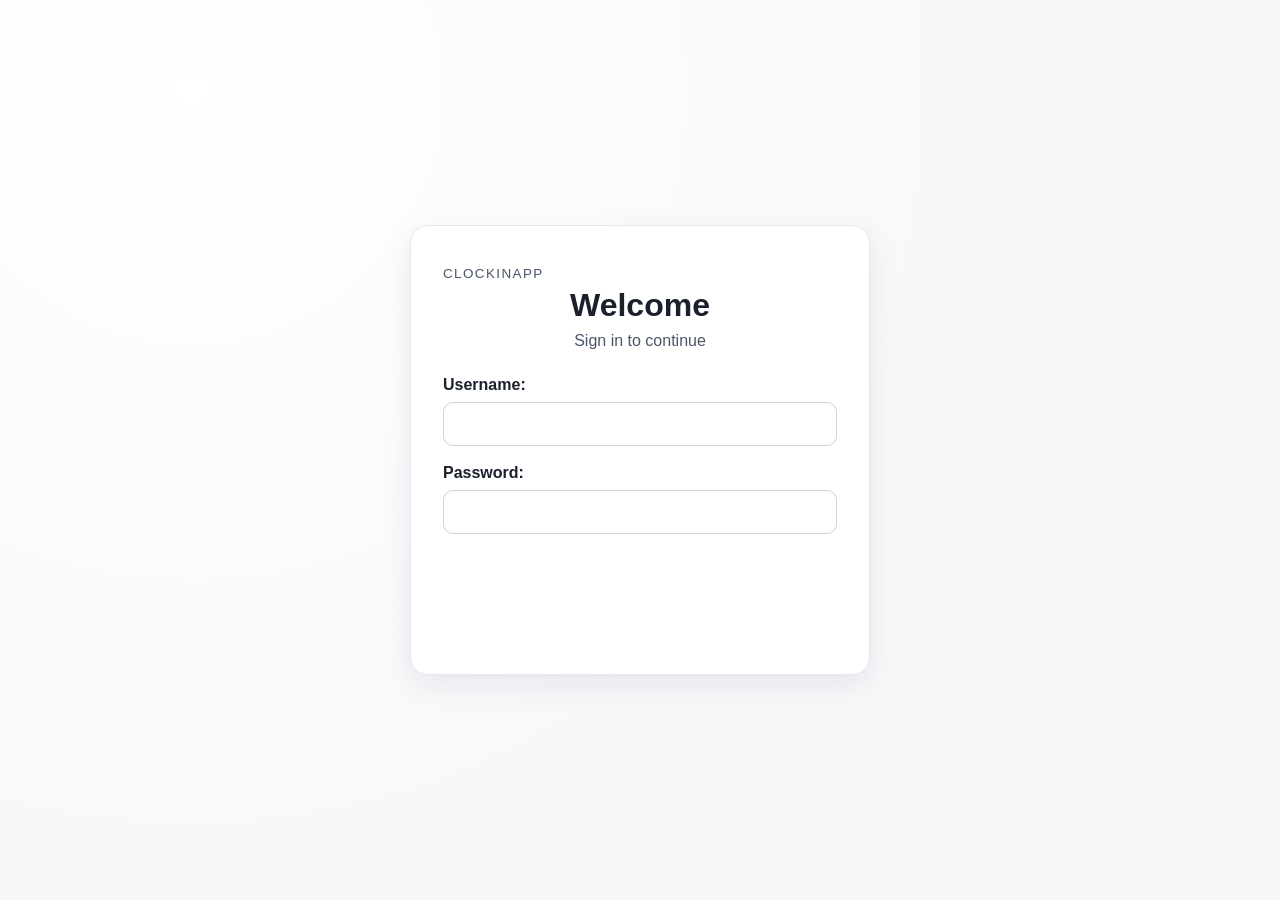
==== commit e2cf0805: "fix: restore login readability in light theme" ====
--- a/pages/login/login.html
+++ b/pages/login/login.html
@@ -14,9 +14,9 @@
             document.documentElement.setAttribute('data-theme', theme);
         })();
     </script>
-    <link rel="stylesheet" href="../../assets/css/global_login.css?v=2.1">
-    <link rel="stylesheet" href="../../assets/css/index_login.css?v=2.1">
-    <link rel="stylesheet" href="../../assets/css/modern_theme.css?v=2.1">
+    <link rel="stylesheet" href="../../assets/css/global_login.css?v=2.5">
+    <link rel="stylesheet" href="../../assets/css/index_login.css?v=2.5">
+    <link rel="stylesheet" href="../../assets/css/modern_theme.css?v=2.5">
 </head>
 
 <body>
@@ -39,7 +39,7 @@
             </form>
         </div>
     </div>
-    <script src="../../assets/js/script.js?v=2.0"></script>
+    <script src="../../assets/js/script.js?v=2.5"></script>
 </body>
 
 </html>
--- a/assets/css/modern_theme.css
+++ b/assets/css/modern_theme.css
@@ -1,6 +1,18 @@
 /* modern_theme.css - theme system (dark/light) */
 html[data-theme="dark"] {
     --clr-000: #000;
+    --primary-color: var(--clr-ff6247);
+    --primary-dark-color: var(--clr-ff7b62);
+    --background-color: var(--clr-121a2f);
+    --card-background: var(--clr-1f2941);
+    --border-color: var(--clr-rgba-159-176-205-0-2);
+    --dark-color: var(--clr-232d46);
+    --light-color: var(--clr-2b3757);
+    --text-color: var(--clr-d8e0f4);
+    --success-color: var(--clr-59e2a8);
+    --danger-color: var(--clr-ff8a97);
+    --sidebar-active-text: var(--clr-fff);
+    --sidebar-link-text: var(--clr-d8e0f4);
     --clr-0056b3: #0056b3;
     --clr-007bff: #007bff;
     --clr-121a2f: #121a2f;
@@ -119,6 +131,18 @@
 
 html[data-theme="light"] {
     --clr-121a2f: #f7f8fa;
+    --primary-color: var(--clr-ff6247);
+    --primary-dark-color: var(--clr-ff7b62);
+    --background-color: #f7f8fa;
+    --card-background: #ffffff;
+    --border-color: #e2e8f0;
+    --dark-color: #ffffff;
+    --light-color: #edf2f7;
+    --text-color: #1a202c;
+    --success-color: #15803d;
+    --danger-color: #b91c1c;
+    --sidebar-active-text: #1a202c;
+    --sidebar-link-text: #475569;
     --clr-1f2941: #ffffff;
     --clr-26314c: #ffffff;
     --clr-2b3654: #edf2f7;
@@ -237,14 +261,14 @@
 #timer-clock { color: var(--clr-46d59b); }
 
 .sidebar ul li a {
-    color: var(--clr-9fb0cd);
+    color: var(--sidebar-link-text);
     border: 1px solid transparent;
     border-radius: var(--radius-sm);
 }
 
 .sidebar ul li a:hover,
 .sidebar ul li a.active {
-    color: var(--clr-fff);
+    color: var(--sidebar-active-text);
     background: linear-gradient(90deg, var(--clr-rgba-255-98-71-0-18), var(--clr-rgba-92-167-255-0-15));
     border-color: var(--clr-rgba-159-176-205-0-2);
 }
@@ -275,6 +299,11 @@
 
 input::placeholder,
 textarea::placeholder { color: var(--clr-aaa); }
+
+select option {
+    color: var(--text-color);
+    background-color: var(--card-background);
+}
 
 input:focus,
 select:focus,
@@ -337,8 +366,8 @@
 
 table tr:hover { background-color: var(--clr-rgba-92-167-255-0-08); }
 
-.success-message { color: var(--clr-59e2a8); }
-.error-message { color: var(--clr-ff8a97); }
+.success-message { color: var(--success-color); }
+.error-message { color: var(--danger-color); }
 
 .modal { background-color: var(--clr-rgba-9-14-24-0-72); }
 .modal-content {
@@ -378,7 +407,10 @@
     justify-content: flex-end;
     align-items: center;
     gap: 12px;
-    margin-bottom: 12px;
+    width: 100%;
+    max-width: 1100px;
+    align-self: center;
+    margin: 0 auto 12px auto;
     padding: 10px 14px;
     border-radius: var(--radius-sm);
     border: 1px solid var(--clr-rgba-159-176-205-0-2);
@@ -411,3 +443,98 @@
     border: 1px solid var(--clr-rgba-159-176-205-0-2);
     z-index: 20;
 }
+
+/* Hard override layer for readability across legacy CSS files */
+html[data-theme="dark"] .sidebar {
+    background: linear-gradient(180deg, var(--clr-232d46) 0%, var(--clr-1b243a) 100%) !important;
+    color: var(--clr-eef2ff) !important;
+}
+
+html[data-theme="light"] .sidebar {
+    background: var(--dark-color) !important;
+    color: var(--text-color) !important;
+    border-right: 1px solid var(--border-color) !important;
+}
+
+html[data-theme="dark"] .sidebar ul li a,
+html[data-theme="light"] .sidebar ul li a {
+    color: var(--sidebar-link-text) !important;
+}
+
+html[data-theme="dark"] .sidebar ul li a:hover,
+html[data-theme="dark"] .sidebar ul li a.active,
+html[data-theme="light"] .sidebar ul li a:hover,
+html[data-theme="light"] .sidebar ul li a.active {
+    color: var(--sidebar-active-text) !important;
+}
+
+html[data-theme="dark"] label,
+html[data-theme="dark"] p,
+html[data-theme="dark"] td,
+html[data-theme="dark"] th {
+    color: var(--text-color);
+}
+
+html[data-theme="light"] label,
+html[data-theme="light"] p,
+html[data-theme="light"] td,
+html[data-theme="light"] th {
+    color: var(--text-color);
+}
+
+select,
+select:focus,
+input,
+input:focus,
+textarea,
+textarea:focus {
+    color: var(--text-color) !important;
+    -webkit-text-fill-color: var(--text-color);
+}
+
+select option,
+select option:checked,
+select option:hover,
+select option:focus {
+    color: var(--text-color) !important;
+    background-color: var(--card-background) !important;
+}
+
+/* Login-specific theme corrections */
+html[data-theme="light"] body {
+    background: radial-gradient(circle at 15% 10%, #ffffff 0%, #f7f8fa 55%) fixed !important;
+    color: #1a202c !important;
+}
+
+html[data-theme="light"] .login-container {
+    background: #ffffff !important;
+    border: 1px solid #e2e8f0 !important;
+    box-shadow: 0 10px 30px rgba(15, 23, 42, 0.08) !important;
+}
+
+html[data-theme="light"] .login-container h1,
+html[data-theme="light"] .login-container h2,
+html[data-theme="light"] .login-brand,
+html[data-theme="light"] .login-subtitle,
+html[data-theme="light"] .login-container .input-group label {
+    color: #1a202c !important;
+}
+
+html[data-theme="light"] .login-brand,
+html[data-theme="light"] .login-subtitle {
+    color: #4a5568 !important;
+}
+
+html[data-theme="light"] .login-container .input-group input {
+    background: #ffffff !important;
+    color: #1a202c !important;
+    border-color: #d1d5db !important;
+}
+
+html[data-theme="light"] .login-container .input-group input::placeholder {
+    color: #6b7280 !important;
+}
+
+html[data-theme="light"] .login-container .error-message {
+    color: #b91c1c !important;
+}
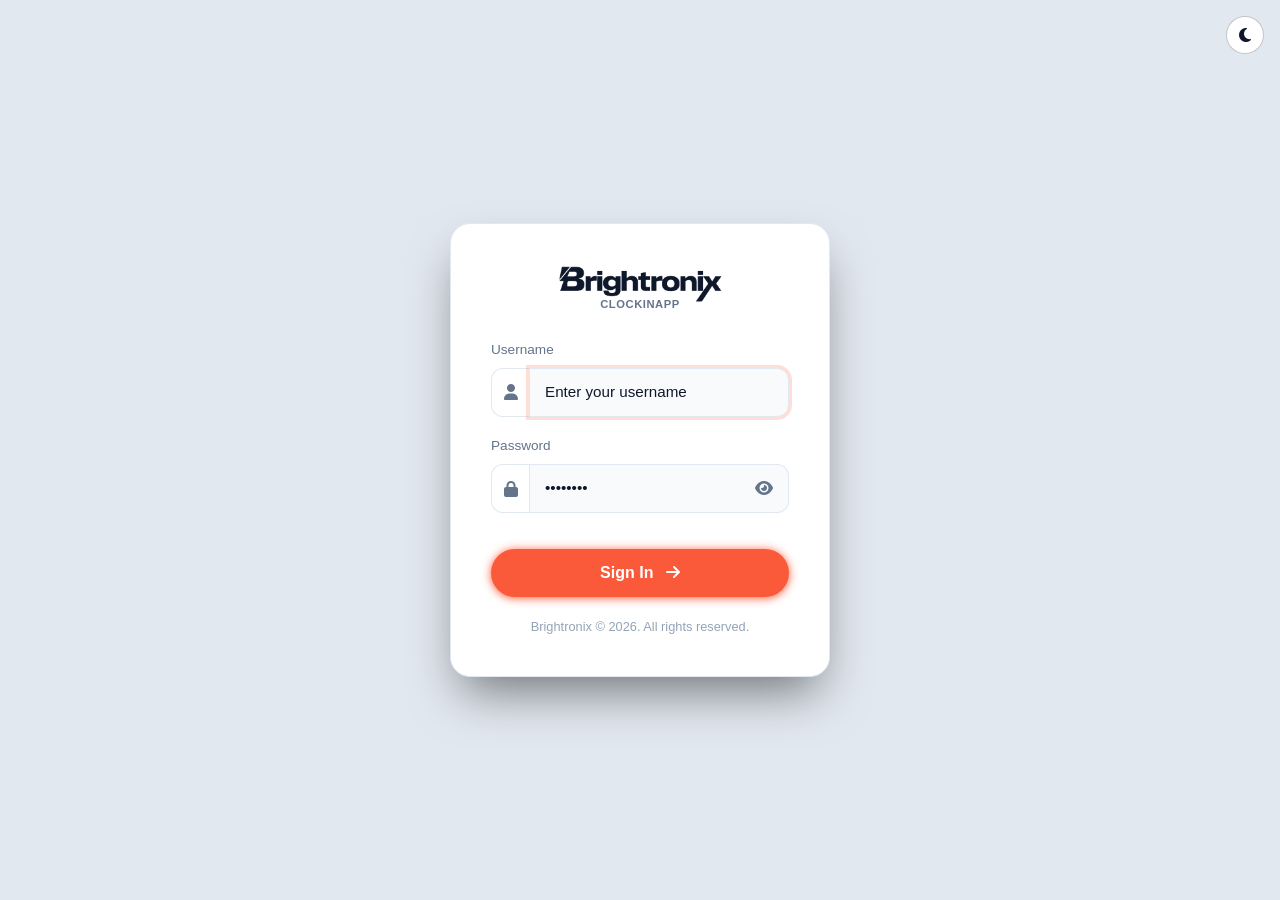
==== commit b6362fab: "Overall Changes in ClockInApp, Look and mayor funtions" ====
--- a/pages/login/login.html
+++ b/pages/login/login.html
@@ -14,32 +14,100 @@
             document.documentElement.setAttribute('data-theme', theme);
         })();
     </script>
+    <link href="https://cdn.jsdelivr.net/npm/bootstrap@5.3.0/dist/css/bootstrap.min.css" rel="stylesheet">
+    <link rel="stylesheet" href="https://cdnjs.cloudflare.com/ajax/libs/font-awesome/6.4.0/css/all.min.css">
+    <link href="https://fonts.googleapis.com/css2?family=Outfit:wght@300;400;500;600;700&display=swap" rel="stylesheet">
     <link rel="stylesheet" href="../../assets/css/global_login.css?v=2.5">
-    <link rel="stylesheet" href="../../assets/css/index_login.css?v=2.5">
     <link rel="stylesheet" href="../../assets/css/modern_theme.css?v=2.5">
+    <link rel="stylesheet" href="../../assets/css/index_login.css?v=2.6">
 </head>
 
 <body>
-    <div class="app-shell">
-        <div class="login-container">
-            <p class="login-brand">ClockinAPP</p>
-            <h2>Welcome</h2>
-            <p class="login-subtitle">Sign in to continue</p>
+    <button type="button" id="loginThemeToggle" class="login-theme-toggle" onclick="toggleThemeLocal()" title="Switch Day/Night">
+        <i class="fas fa-sun"></i>
+    </button>
+
+    <div class="login-wrapper">
+        <div class="login-card">
+            <div class="logo-container">
+                <div class="logo-full" role="img" aria-label="Brightronix Logo"></div>
+                <div class="app-subtitle">ClockinAPP</div>
+            </div>
+            
+        <div id="loginMessage" class="text-center"></div>
+
             <form id="loginForm">
-            <div class="input-group">
-                <label for="username">Username:</label>
-                <input type="text" id="username" name="username" required>
+                <div class="mb-3">
+                    <label class="form-label" for="username">Username</label>
+                    <div class="input-group">
+                        <span class="input-group-text bg-transparent" style="border-right:0; border-radius: 12px 0 0 12px; border-color: var(--border-subtle);">
+                            <i class="fas fa-user"></i>
+                        </span>
+                        <input type="text" id="username" name="username" class="form-control" style="border-left:0; border-radius: 0 12px 12px 0;" placeholder="Enter your username" required autofocus>
+                    </div>
+                </div>
+
+                <div class="mb-3">
+                    <label class="form-label" for="password">Password</label>
+                    <div class="input-group">
+                        <span class="input-group-text bg-transparent" style="border-right:0; border-radius: 12px 0 0 12px; border-color: var(--border-subtle);">
+                            <i class="fas fa-lock"></i>
+                        </span>
+                        <input type="password" id="password" name="password" class="form-control" style="border-left:0; border-right:0; border-radius: 0;" placeholder="••••••••" required autocomplete="current-password">
+                        <button type="button" class="btn btn-eye" onclick="togglePasswordVisibility('password', this)">
+                            <i class="fas fa-eye"></i>
+                        </button>
+                    </div>
+                </div>
+                
+                <button type="submit" class="btn-login">
+                    Sign In <i class="fas fa-arrow-right ms-2"></i>
+                </button>
+            </form>
+            
+            <div class="footer-text">
+                Brightronix © 2026. All rights reserved.
             </div>
-            <div class="input-group">
-                <label for="password">Password:</label>
-                <input type="password" id="password" name="password" required autocomplete="current-password">
-            </div>
-                <button type="submit">Access</button>
-                <p id="loginMessage" class="error-message"></p>
-            </form>
         </div>
     </div>
+
     <script src="../../assets/js/script.js?v=2.5"></script>
+    
+    <script>
+        function togglePasswordVisibility(inputId, btn) {
+            const input = document.getElementById(inputId);
+            const icon = btn.querySelector('i');
+            if (input.type === "password") {
+                input.type = "text";
+                icon.classList.replace('fa-eye', 'fa-eye-slash');
+            } else {
+                input.type = "password";
+                icon.classList.replace('fa-eye-slash', 'fa-eye');
+            }
+        }
+
+        function toggleThemeLocal() {
+            const current = document.documentElement.getAttribute('data-theme') || 'dark';
+            const next = current === 'dark' ? 'light' : 'dark';
+            
+            if (typeof applyTheme === 'function') {
+                applyTheme(next); // Usa la lógica global de script.js si está cargada
+            } else {
+                document.documentElement.setAttribute('data-theme', next);
+                localStorage.setItem('clockinapp_theme', next);
+            }
+            
+            const icon = document.querySelector('#loginThemeToggle i');
+            if (icon) icon.className = next === 'light' ? 'fas fa-moon' : 'fas fa-sun';
+        }
+        
+        // Update icon correctly on initial load
+        document.addEventListener('DOMContentLoaded', () => {
+            const theme = document.documentElement.getAttribute('data-theme') || 'dark';
+            const icon = document.querySelector('#loginThemeToggle i');
+            if (icon) icon.className = theme === 'light' ? 'fas fa-moon' : 'fas fa-sun';
+        });
+    </script>
 </body>
 
 </html>
--- a/assets/css/global_login.css
+++ b/assets/css/global_login.css
@@ -44,18 +44,15 @@
 
 /* Botón de abrir sidebar */
 .open-sidebar-button {
-    position: fixed;
-    top: 15px;
-    left: 15px;
     background: var(--primary-color, var(--clr-e63946));
     color: white;
     border: none;
-    padding: 10px;
+    padding: 8px 12px;
     border-radius: 5px;
     font-size: 22px;
     cursor: pointer;
-    z-index: 1100;
     display: none; /* se muestra solo en móvil */
+    flex-shrink: 0;
 }
 
 /* Botón de cerrar sidebar */
--- a/assets/css/modern_theme.css
+++ b/assets/css/modern_theme.css
@@ -1,18 +1,33 @@
 /* modern_theme.css - theme system (dark/light) */
 html[data-theme="dark"] {
+    /* Brightronix Dark Palette */
+    --bg-body: #1b212d;
+    --bg-card: #242a38;
+    --bg-input: #1e2432;
+    --primary: #fb5a3a;
+    --primary-hover: #e14e32;
+    --text-white: #ffffff;
+    --text-gray: #94a3b8;
+    --text-muted: #58657a;
+    --border-subtle: #2f384a;
+    --radius-box: 20px;
+
     --clr-000: #000;
-    --primary-color: var(--clr-ff6247);
-    --primary-dark-color: var(--clr-ff7b62);
-    --background-color: var(--clr-121a2f);
-    --card-background: var(--clr-1f2941);
-    --border-color: var(--clr-rgba-159-176-205-0-2);
-    --dark-color: var(--clr-232d46);
-    --light-color: var(--clr-2b3757);
-    --text-color: var(--clr-d8e0f4);
+    --primary-color: var(--primary);
+    --primary-dark-color: var(--primary-hover);
+    --background-color: var(--bg-body);
+    --card-background: var(--bg-card);
+    --border-color: var(--border-subtle);
+    --dark-color: var(--bg-input);
+    --light-color: #3b4458;
+    --text-color: var(--text-white);
     --success-color: var(--clr-59e2a8);
     --danger-color: var(--clr-ff8a97);
-    --sidebar-active-text: var(--clr-fff);
-    --sidebar-link-text: var(--clr-d8e0f4);
+    --sidebar-active-text: #ffffff;
+    --sidebar-link-text: var(--text-gray);
+    --bg-app: var(--bg-body);
+    --bg-panel: var(--bg-card);
+    --shadow-card: 0 25px 50px -12px rgba(0, 0, 0, 0.5);
     --clr-0056b3: #0056b3;
     --clr-007bff: #007bff;
     --clr-121a2f: #121a2f;
@@ -130,19 +145,34 @@
 }
 
 html[data-theme="light"] {
-    --clr-121a2f: #f7f8fa;
-    --primary-color: var(--clr-ff6247);
-    --primary-dark-color: var(--clr-ff7b62);
-    --background-color: #f7f8fa;
-    --card-background: #ffffff;
-    --border-color: #e2e8f0;
-    --dark-color: #ffffff;
+    /* Brightronix Light Palette */
+    --bg-body: #e2e8f0;
+    --bg-card: #ffffff;
+    --bg-input: #f8fafc;
+    --primary: #fb5a3a;
+    --primary-hover: #e14e32;
+    --text-white: #0f172a;
+    --text-gray: #64748b;
+    --text-muted: #94a3b8;
+    --border-subtle: #cbd5e1;
+    --radius-box: 20px;
+
+    --clr-121a2f: var(--bg-body);
+    --primary-color: var(--primary);
+    --primary-dark-color: var(--primary-hover);
+    --background-color: var(--bg-body);
+    --card-background: var(--bg-card);
+    --border-color: var(--border-subtle);
+    --dark-color: var(--bg-input);
     --light-color: #edf2f7;
-    --text-color: #1a202c;
+    --text-color: var(--text-white);
     --success-color: #15803d;
     --danger-color: #b91c1c;
-    --sidebar-active-text: #1a202c;
-    --sidebar-link-text: #475569;
+    --sidebar-active-text: var(--text-white);
+    --sidebar-link-text: var(--text-gray);
+    --bg-app: var(--bg-body);
+    --bg-panel: var(--bg-card);
+    --shadow-card: 0 14px 30px rgba(15, 23, 42, 0.08);
     --clr-1f2941: #ffffff;
     --clr-26314c: #ffffff;
     --clr-2b3654: #edf2f7;
@@ -206,14 +236,20 @@
 }
 
 :root {
-    --accent-primary: var(--clr-ff6247);
-    --accent-primary-hover: var(--clr-ff7b62);
+    --accent-primary: var(--primary);
+    --accent-primary-hover: var(--primary-hover);
     --accent-danger: var(--clr-e63946);
     --radius-sm: 10px;
     --radius-md: 14px;
-    --radius-lg: 18px;
-    --shadow-soft: 0 10px 25px var(--clr-rgba-6-10-22-0-35);
-    --shadow-focus: 0 0 0 3px var(--clr-rgba-92-167-255-0-35);
+    --radius-lg: 20px;
+    --shadow-soft: 0 10px 25px rgba(0,0,0,0.15);
+    --shadow-focus: 0 0 0 3px rgba(251, 90, 58, 0.2);
+    --content-max: 1100px;
+    --scan-max: 700px;
+    --bg-app: var(--clr-121a2f);
+    --bg-panel: var(--clr-rgba-29-39-63-0-96);
+    --border-subtle: var(--clr-rgba-159-176-205-0-2);
+    --shadow-card: 0 14px 34px var(--clr-rgba-6-10-22-0-35);
 }
 
 html,
@@ -243,13 +279,14 @@
 }
 
 body {
-    color: var(--clr-eef2ff);
-    background: radial-gradient(circle at 15% 10%, var(--clr-1c2742) 0%, var(--clr-121a2f) 45%) fixed;
+    color: var(--text-white);
+    background: var(--bg-body);
+    font-family: 'Outfit', 'Poppins', sans-serif;
 }
 
 .sidebar {
-    background: linear-gradient(180deg, var(--clr-232d46) 0%, var(--clr-1b243a) 100%);
-    border-right: 1px solid var(--clr-rgba-159-176-205-0-2);
+    background: var(--bg-panel);
+    border-right: 1px solid var(--border-subtle);
     box-shadow: var(--shadow-soft);
 }
 
@@ -261,16 +298,16 @@
 #timer-clock { color: var(--clr-46d59b); }
 
 .sidebar ul li a {
-    color: var(--sidebar-link-text);
+    color: var(--text-gray);
     border: 1px solid transparent;
     border-radius: var(--radius-sm);
 }
 
 .sidebar ul li a:hover,
 .sidebar ul li a.active {
-    color: var(--sidebar-active-text);
-    background: linear-gradient(90deg, var(--clr-rgba-255-98-71-0-18), var(--clr-rgba-92-167-255-0-15));
-    border-color: var(--clr-rgba-159-176-205-0-2);
+    color: var(--text-white);
+    background: var(--bg-input);
+    border-color: var(--border-subtle);
 }
 
 section,
@@ -278,32 +315,162 @@
 .records-section,
 .dashboard-section,
 .admin-tools-section,
-.users-section,
-.projects-section,
-.special-tools-section {
-    background: linear-gradient(160deg, var(--clr-rgba-39-50-78-0-94), var(--clr-rgba-29-39-63-0-96));
-    border: 1px solid var(--clr-rgba-159-176-205-0-2);
+.users-section {
+    background: var(--bg-card);
+    border: 1px solid var(--border-subtle);
     border-radius: var(--radius-lg);
     box-shadow: var(--shadow-soft);
 }
 
-h3, h4 { color: var(--clr-fff); }
-label { color: var(--clr-9fb0cd); }
+/* Scan section layout (mobile + desktop centered) */
+.main-content {
+    align-items: stretch;
+}
+
+#scan-section {
+    width: 100%;
+    max-width: none;
+    flex: 1;
+    min-height: calc(100vh - 70px);
+    margin: 0;
+    padding: 24px 14px;
+    display: block;
+    background: transparent !important;
+    border: 0 !important;
+    box-shadow: none !important;
+}
+
+.scan-content-wrap {
+    width: 100%;
+    max-width: var(--scan-max);
+    margin-inline: auto;
+    display: flex;
+    justify-content: center;
+    align-items: flex-start;
+    text-align: center;
+}
+
+.card-box.scan-center-card {
+    width: 100%;
+    max-width: var(--scan-max);
+    margin-inline: auto;
+    padding: clamp(24px, 4vw, 34px);
+    border-radius: 1rem;
+    border: 1px solid var(--border-subtle);
+    box-shadow: var(--shadow-card);
+    text-align: center;
+    display: flex;
+    flex-direction: column;
+    align-items: center;
+    gap: 10px;
+    background: var(--bg-panel);
+}
+
+.scan-icon {
+    width: 52px;
+    height: 52px;
+    border-radius: 14px;
+    display: grid;
+    place-items: center;
+    color: var(--clr-ff8d74);
+    background: var(--clr-rgba-255-98-71-0-18);
+    border: 1px solid var(--clr-rgba-159-176-205-0-22);
+}
+
+.scan-icon svg {
+    width: 28px;
+    height: 28px;
+    fill: currentColor;
+}
+
+#scan-section h3 {
+    margin: 2px 0 0;
+    font-size: clamp(1.8rem, 1.55rem + 1vw, 2.2rem);
+    line-height: 1.1;
+    font-weight: 800;
+    color: var(--clr-fff);
+}
+
+#start-scanner-button {
+    width: 100%;
+    max-width: 100%;
+    min-height: 54px;
+    padding: 12px 18px;
+    border-radius: 12px;
+    font-size: 1.05rem;
+    font-weight: 700;
+}
+
+#scan-result {
+    margin: 2px 0 0;
+    font-size: 0.98rem;
+    color: var(--clr-rgba-255-255-255-0-8);
+}
+
+#register-message {
+    margin: 0;
+    font-size: 0.95rem;
+}
+
+#scanner-container {
+    width: 100%;
+    max-width: 100%;
+    margin: 15px 0 0;
+    border-radius: 14px;
+    overflow: hidden;
+    display: flex;
+    justify-content: center;
+    align-items: center;
+}
+
+#qr-video {
+    width: 100%;
+    height: auto;
+    max-height: 60vh;
+    display: block;
+    object-fit: cover;
+}
+
+html[data-theme="light"] .scan-center-card {
+    background: #ffffff;
+    border-color: #e2e8f0;
+    box-shadow: 0 14px 30px rgba(15, 23, 42, 0.12);
+}
+
+html[data-theme="light"] #scan-section h3 {
+    color: #1e293b;
+}
+
+html[data-theme="light"] #scan-result,
+html[data-theme="light"] #register-message {
+    color: #64748b;
+}
+
+html[data-theme="light"] .scan-icon {
+    background: rgba(249, 115, 22, 0.12);
+    border-color: rgba(249, 115, 22, 0.26);
+    color: #f97316;
+}
+
+h3, h4 { color: var(--text-white); }
+label { color: var(--text-gray); font-size: 0.85rem; font-weight: 500; }
 
 input, select, textarea {
-    color: var(--clr-eef2ff);
-    background: var(--clr-121b31);
-    border: 1px solid var(--clr-rgba-154-180-223-0-28);
-    border-radius: 10px;
-}
-
-input::placeholder,
-textarea::placeholder { color: var(--clr-aaa); }
-
-select option {
-    color: var(--text-color);
-    background-color: var(--card-background);
-}
+    color: var(--text-white) !important;
+    background: var(--bg-input) !important;
+    border: 1px solid var(--border-subtle) !important;
+    border-radius: 12px;
+    padding: 12px 15px;
+}
+
+textarea {
+    resize: none;
+    overflow: hidden;
+}
+
+input::placeholder, textarea::placeholder { color: var(--text-muted) !important; opacity: 1; }
+
+select option { color: var(--text-white); background-color: var(--bg-input); }
 
 input:focus,
 select:focus,
@@ -313,58 +480,234 @@
     box-shadow: var(--shadow-focus);
 }
 
-button {
-    background: var(--accent-primary);
-    border-radius: 10px;
+/* Custom SVG icons for temporal inputs (date/time/datetime-local) */
+.temporal-input-wrap {
+    position: relative;
+    display: block;
+    width: 100%;
+}
+
+.temporal-input-wrap > input[type="date"],
+.temporal-input-wrap > input[type="time"],
+.temporal-input-wrap > input[type="datetime-local"] {
+    width: 100%;
+    padding-right: 42px;
+}
+
+.temporal-input-icon {
+    position: absolute;
+    right: 12px;
+    top: 50%;
+    width: 18px;
+    height: 18px;
+    transform: translateY(-50%);
+    color: var(--clr-rgba-255-255-255-0-6);
+    pointer-events: none;
+    transition: color 0.18s ease, filter 0.18s ease;
+}
+
+.temporal-input-icon svg {
+    width: 100%;
+    height: 100%;
+    display: block;
+}
+
+.temporal-input-wrap:hover .temporal-input-icon,
+.temporal-input-wrap:focus-within .temporal-input-icon {
+    color: var(--clr-eef2ff);
+    filter: drop-shadow(0 0 5px rgba(92, 167, 255, 0.35));
+}
+
+.temporal-input-wrap > input[type="date"]::-webkit-calendar-picker-indicator,
+.temporal-input-wrap > input[type="time"]::-webkit-calendar-picker-indicator,
+.temporal-input-wrap > input[type="datetime-local"]::-webkit-calendar-picker-indicator {
+    opacity: 0;
+    cursor: pointer;
+    position: absolute;
+    right: 0;
+    width: 42px;
+    height: 100%;
+}
+
+html[data-theme="light"] .temporal-input-icon {
+    color: #64748b;
+}
+
+html[data-theme="light"] .temporal-input-wrap:hover .temporal-input-icon,
+html[data-theme="light"] .temporal-input-wrap:focus-within .temporal-input-icon {
+    color: #1f2937;
+    filter: none;
+}
+
+/* Wrappers para tablas responsivas (evita overflow de columnas) */
+.table-responsive {
+    width: 100%;
+    overflow-x: auto;
+    -webkit-overflow-scrolling: touch;
+    border-radius: var(--radius-lg);
+    border: 1px solid var(--border-subtle);
+    background: var(--bg-card);
+}
+
+.table-responsive table {
+    border: none !important;
+    border-radius: 0 !important;
+    margin: 0;
+    overflow: visible !important; /* Permite que el 'sticky' se ancle al contenedor con scroll */
+}
+
+/* Forzar scroll si las columnas son muchas en desktop/tablet */
+#absence-records-section .table-responsive table { min-width: 950px; }
+#report-absence-section .table-responsive table { min-width: 650px; }
+
+#absence-records-section .table-responsive th {
+    position: sticky;
+    top: 0;
+    z-index: 10;
+    background: var(--bg-input) !important;
+    box-shadow: 0 1px 0 var(--border-subtle);
+}
+
+table {
+    width: 100%;
+    border-collapse: separate;
+    border-spacing: 0;
+    background: var(--bg-card);
+    border: 1px solid var(--border-subtle);
+    border-radius: var(--radius-lg);
+    overflow: hidden;
+}
+
+#records-section table {
+    table-layout: fixed;
+}
+
+#records-section th,
+#records-section td {
+    vertical-align: middle;
+}
+
+#records-section td[data-label="Date"],
+#records-section td[data-label="Original Time"],
+#records-section td[data-label="Rounded Time"],
+#records-section td[data-label="Type"],
+#records-section td[data-label="Status"],
+#records-section td[data-label="Work Duration (hours)"],
+#records-section td[data-label="Lunch Duration (hours)"] {
+    white-space: nowrap;
+}
+
+#records-section td[data-label="Location"] {
+    white-space: nowrap;
+    overflow: hidden;
+    text-overflow: ellipsis;
+}
+
+#records-section td[data-label="Project"] {
+    word-break: break-word;
+}
+
+#records-section td[data-label="Actions"] {
+    white-space: normal;
+}
+
+#records-section td[data-label="Actions"] button {
+    display: flex;
+    align-items: center;
+    justify-content: center;
+    width: 100%;
+    min-width: 86px;
+    margin: 0 0 8px;
+}
+
+#records-section td[data-label="Actions"] button:last-child {
+    margin-bottom: 0;
+}
+
+@media (min-width: 577px) {
+    .table-responsive table th,
+    .table-responsive table td {
+        text-align: center;
+    }
+    .table-responsive td[data-label="Actions"] .table-actions,
+    .table-responsive td[data-label="Actions"] .absence-actions-cell {
+        justify-content: center;
+    }
+}
+
+table th {
+    background: var(--bg-input);
+    color: var(--text-gray);
     font-weight: 600;
-    color: var(--clr-fff);
-}
-
-button:hover { background: var(--accent-primary-hover); }
-
-#start-scanner-button,
-#generate-qr-button,
-#view-history-button,
-#recalculate-duration-button,
-#add-user-button,
-#add-project-button,
-#save-user-button,
-#save-project-button,
-#select-qr-location-button {
-    background: linear-gradient(135deg, var(--accent-primary), var(--clr-ff815f));
-}
-
-#cancel-user-edit,
-#cancel-project-edit,
-button[data-action="paused"],
-button[data-action="resumed"] {
-    background: var(--clr-445377);
-}
-
-button[data-action="stopped"],
-button[data-action="delete-user"],
-button[data-action="delete-project"],
-button[data-action="delete-record"] {
-    background: var(--clr-aa4252);
-}
-
-table {
-    border: 1px solid var(--clr-rgba-159-176-205-0-2);
-    border-radius: var(--radius-md);
-}
-
-table th {
-    background: var(--clr-2b3757);
-    color: var(--clr-e7edff);
-    border-bottom: 1px solid var(--clr-rgba-159-176-205-0-2);
-}
+    text-transform: uppercase;
+    font-size: 0.75rem;
+    padding: 18px 25px;
+    border-bottom: 1px solid var(--border-subtle);
+}
+
+/* ==========================================================================
+   FLATPICKR CUSTOM THEME (CALENDAR & TIME)
+   ========================================================================== */
+.flatpickr-calendar {
+    width: 280px !important;
+    background: var(--bg-card) !important;
+    border: 1px solid var(--border-subtle) !important;
+    box-shadow: 0 10px 30px -5px rgba(0, 0, 0, 0.5) !important;
+    border-radius: 12px !important;
+    font-family: 'Outfit', 'Poppins', sans-serif !important;
+    padding: 5px;
+}
+.flatpickr-months .flatpickr-month, 
+.flatpickr-current-month .flatpickr-monthDropdown-months,
+.flatpickr-current-month input.cur-year,
+.flatpickr-months .flatpickr-prev-month, .flatpickr-months .flatpickr-next-month {
+    color: var(--text-white) !important;
+    fill: var(--text-white) !important;
+}
+.flatpickr-monthDropdown-months {
+    background: var(--bg-card) !important;
+    color: var(--text-white) !important;
+    font-size: 0.85rem !important;
+    font-weight: 600 !important;
+}
+.flatpickr-monthDropdown-month { background: var(--bg-card); color: var(--text-white); }
+.cur-year-select {
+    background: transparent !important; color: var(--text-white) !important;
+    font-size: 0.85rem !important; font-weight: 600 !important;
+    border: none !important; cursor: pointer; padding: 0 5px;
+}
+.cur-year-select option { background: var(--bg-card); color: var(--text-white); }
+.flatpickr-current-month { display: flex !important; align-items: center; justify-content: center; gap: 4px; }
+.flatpickr-current-month input.cur-year { font-size: 0.85rem !important; font-weight: 600 !important; text-align: center; }
+.flatpickr-weekdays, span.flatpickr-weekday { color: var(--text-gray) !important; font-size: 0.75rem !important; }
+.dayContainer { width: 270px !important; min-width: 270px !important; max-width: 270px !important; }
+.flatpickr-day {
+    color: var(--text-white) !important; font-size: 0.85rem !important;
+    border-radius: 6px !important; max-width: 36px !important; height: 36px !important; line-height: 36px !important;
+}
+.flatpickr-day:hover { background: var(--bg-input) !important; border-color: var(--border-subtle) !important; }
+.flatpickr-day.selected, .flatpickr-day.selected:hover, .flatpickr-day.selected:focus { background: var(--primary) !important; border-color: var(--primary) !important; color: white !important; }
+.flatpickr-day.today { border-color: var(--primary) !important; }
+.flatpickr-day.flatpickr-disabled { color: var(--text-muted) !important; }
+.flatpickr-day.prevMonthDay, .flatpickr-day.nextMonthDay { opacity: 0.3 !important; }
+
+.flatpickr-time { border-top: 1px solid var(--border-subtle) !important; }
+.flatpickr-time input, .flatpickr-time .flatpickr-am-pm { color: var(--text-white) !important; font-family: 'Outfit', sans-serif; }
+.flatpickr-time input:hover, .flatpickr-time .flatpickr-am-pm:hover, .flatpickr-time input:focus, .flatpickr-time .flatpickr-am-pm:focus { background: var(--bg-input) !important; }
+.flatpickr-time .flatpickr-time-separator { color: var(--text-gray) !important; }
+
+html[data-theme="light"] .flatpickr-calendar { box-shadow: 0 10px 30px -5px rgba(0, 0, 0, 0.1) !important; }
+html[data-theme="light"] .flatpickr-day.selected { color: #ffffff !important; }
 
 table td {
-    color: var(--clr-dbe4fb);
-    border-bottom: 1px solid var(--clr-rgba-159-176-205-0-16);
-}
-
-table tr:hover { background-color: var(--clr-rgba-92-167-255-0-08); }
+    padding: 20px 25px;
+    color: var(--text-white);
+    vertical-align: middle;
+    border-bottom: 1px solid var(--border-subtle);
+}
+
+table tr:hover td { background-color: var(--bg-body); }
+table tr:last-child td { border-bottom: none; }
 
 .success-message { color: var(--success-color); }
 .error-message { color: var(--danger-color); }
@@ -382,7 +725,7 @@
 }
 
 .login-container {
-    background: linear-gradient(165deg, var(--clr-232e4a) 0%, var(--clr-1e2840) 100%);
+    background: var(--bg-card);
     border: 1px solid var(--clr-rgba-159-176-205-0-2);
 }
 
@@ -399,22 +742,61 @@
 }
 
 .login-container button {
-    background: linear-gradient(135deg, var(--accent-primary), var(--clr-ff7a5f));
+    background: var(--primary);
+}
+
+.main-content {
+    display: flex;
+    flex-direction: column;
+    min-height: calc(100vh - 70px);
+    width: calc(100% - 250px);
+    align-items: stretch;
+    position: relative;
+}
+
+.main-content > section {
+    width: 100%;
+    max-width: var(--content-max);
+    margin-inline: auto;
+}
+
+.main-content > #scan-section {
+    max-width: var(--content-max);
+    margin-inline: auto;
 }
 
 .app-header {
     display: flex;
-    justify-content: flex-end;
     align-items: center;
     gap: 12px;
     width: 100%;
-    max-width: 1100px;
+    max-width: var(--content-max);
     align-self: center;
     margin: 0 auto 12px auto;
     padding: 10px 14px;
     border-radius: var(--radius-sm);
     border: 1px solid var(--clr-rgba-159-176-205-0-2);
     background: var(--clr-rgba-255-255-255-0-05);
+    position: relative;
+}
+
+/* Corrección definitiva del Breadcrumb / Home */
+.app-header > *:first-child,
+.app-header > .open-sidebar-button + * {
+    margin-right: auto !important;
+    display: flex;
+    align-items: center;
+    gap: 8px;
+    font-size: 1.15rem;
+    font-weight: 600;
+    margin-bottom: 0 !important;
+    position: static !important; /* Arregla el bug de quedarse fijo al hacer scroll */
+    transform: none !important;
+}
+
+.app-header > .open-sidebar-button {
+    margin-right: 0 !important;
+    flex-grow: 0 !important;
 }
 
 #header-profile-name {
@@ -429,43 +811,87 @@
     background: var(--clr-rgba-255-255-255-0-1);
 }
 
-[data-tooltip] { position: relative; }
+[data-tooltip] {
+    position: relative;
+}
+
+[data-tooltip]:hover::after,
+[data-tooltip]:hover::before {
+    pointer-events: none;
+    position: absolute;
+    right: 0;
+    z-index: 30;
+}
+
 [data-tooltip]:hover::after {
     content: attr(data-tooltip);
-    position: absolute;
-    top: 110%;
-    right: 0;
+    top: calc(100% + 9px);
     white-space: nowrap;
-    padding: 6px 8px;
-    border-radius: 8px;
-    background: var(--clr-212529);
-    color: var(--clr-fff);
-    border: 1px solid var(--clr-rgba-159-176-205-0-2);
-    z-index: 20;
+    padding: 7px 10px;
+    border-radius: 10px;
+    font-size: 12px;
+    font-weight: 600;
+    border: 1px solid transparent;
+    box-shadow: 0 10px 20px var(--clr-rgba-0-0-0-0-2);
+}
+
+[data-tooltip]:hover::before {
+    content: "";
+    top: calc(100% + 4px);
+    width: 9px;
+    height: 9px;
+    transform: rotate(45deg);
+    border: 1px solid transparent;
+    border-right: 0;
+    border-bottom: 0;
+}
+
+html[data-theme="dark"] [data-tooltip]:hover::after {
+    background: var(--clr-1b243a);
+    color: var(--clr-eef2ff);
+    border-color: var(--clr-rgba-159-176-205-0-22);
+}
+
+html[data-theme="dark"] [data-tooltip]:hover::before {
+    background: var(--clr-1b243a);
+    border-color: var(--clr-rgba-159-176-205-0-22);
+}
+
+html[data-theme="light"] [data-tooltip]:hover::after {
+    background: #1f2937;
+    color: #f8fafc;
+    border-color: rgba(15, 23, 42, 0.22);
+    box-shadow: 0 10px 18px rgba(15, 23, 42, 0.22);
+}
+
+html[data-theme="light"] [data-tooltip]:hover::before {
+    background: #1f2937;
+    border-color: rgba(15, 23, 42, 0.22);
 }
 
 /* Hard override layer for readability across legacy CSS files */
 html[data-theme="dark"] .sidebar {
-    background: linear-gradient(180deg, var(--clr-232d46) 0%, var(--clr-1b243a) 100%) !important;
-    color: var(--clr-eef2ff) !important;
+    background: var(--bg-panel) !important;
+    color: var(--text-white) !important;
 }
 
 html[data-theme="light"] .sidebar {
-    background: var(--dark-color) !important;
-    color: var(--text-color) !important;
-    border-right: 1px solid var(--border-color) !important;
+    background: var(--bg-panel) !important;
+    color: var(--text-white) !important;
+    border-right: 1px solid var(--border-subtle) !important;
 }
 
 html[data-theme="dark"] .sidebar ul li a,
 html[data-theme="light"] .sidebar ul li a {
-    color: var(--sidebar-link-text) !important;
+    color: var(--text-gray) !important;
 }
 
 html[data-theme="dark"] .sidebar ul li a:hover,
 html[data-theme="dark"] .sidebar ul li a.active,
 html[data-theme="light"] .sidebar ul li a:hover,
 html[data-theme="light"] .sidebar ul li a.active {
-    color: var(--sidebar-active-text) !important;
+    color: var(--text-white) !important;
+    background: var(--bg-input) !important;
 }
 
 html[data-theme="dark"] label,
@@ -502,14 +928,14 @@
 
 /* Login-specific theme corrections */
 html[data-theme="light"] body {
-    background: radial-gradient(circle at 15% 10%, #ffffff 0%, #f7f8fa 55%) fixed !important;
-    color: #1a202c !important;
+    background: var(--bg-body) !important;
+    color: var(--text-white) !important;
 }
 
 html[data-theme="light"] .login-container {
-    background: #ffffff !important;
-    border: 1px solid #e2e8f0 !important;
-    box-shadow: 0 10px 30px rgba(15, 23, 42, 0.08) !important;
+    background: var(--bg-card) !important;
+    border: 1px solid var(--border-subtle) !important;
+    box-shadow: 0 25px 50px -12px rgba(0, 0, 0, 0.1) !important;
 }
 
 html[data-theme="light"] .login-container h1,
@@ -517,24 +943,1161 @@
 html[data-theme="light"] .login-brand,
 html[data-theme="light"] .login-subtitle,
 html[data-theme="light"] .login-container .input-group label {
-    color: #1a202c !important;
+    color: var(--text-white) !important;
 }
 
 html[data-theme="light"] .login-brand,
 html[data-theme="light"] .login-subtitle {
-    color: #4a5568 !important;
+    color: var(--text-gray) !important;
 }
 
 html[data-theme="light"] .login-container .input-group input {
-    background: #ffffff !important;
-    color: #1a202c !important;
-    border-color: #d1d5db !important;
+    background: var(--bg-input) !important;
+    color: var(--text-white) !important;
+    border-color: var(--border-subtle) !important;
 }
 
 html[data-theme="light"] .login-container .input-group input::placeholder {
-    color: #6b7280 !important;
+    color: var(--text-muted) !important;
 }
 
 html[data-theme="light"] .login-container .error-message {
     color: #b91c1c !important;
 }
+
+.dashboard-metrics {
+    display: grid;
+    grid-template-columns: repeat(auto-fit, minmax(220px, 1fr));
+    gap: 16px;
+    margin-bottom: 24px;
+}
+
+.box-card {
+    background: var(--bg-card);
+    border-radius: var(--radius-box);
+    border: 1px solid var(--border-subtle);
+    transition: 0.3s;
+    padding: 20px;
+}
+.box-card:hover { transform: translateY(-3px); border-color: var(--primary); box-shadow: 0 12px 24px rgba(0,0,0,0.1); }
+
+.stat-icon-bg {
+    font-size: 3rem;
+    position: absolute;
+    right: -10px;
+    bottom: -10px;
+    opacity: 0.5 !important;
+}
+
+.stat-num {
+    font-size: 2rem;
+    font-weight: 700;
+    color: var(--text-white);
+    margin-bottom: 5px;
+    line-height: 1.1;
+}
+
+.stat-label {
+    font-size: 0.9rem;
+    color: var(--text-gray);
+    font-weight: 600;
+}
+
+.metric-card {
+    display: flex;
+    align-items: center;
+    gap: 10px;
+    padding: 12px;
+    border-radius: 12px;
+    border: 1px solid var(--clr-rgba-159-176-205-0-2);
+    background: var(--clr-rgba-255-255-255-0-05);
+    animation: metricIn .35s ease both;
+}
+
+@keyframes metricIn {
+    from { opacity: 0; transform: translateY(8px); }
+    to { opacity: 1; transform: translateY(0); }
+}
+
+.metric-icon { font-size: 1.4rem; }
+.metric-label { font-size: .85rem; opacity: .9; }
+.metric-value { font-size: 1.25rem; font-weight: 700; }
+
+.notif-badge {
+    margin-left: 6px;
+    min-width: 18px;
+    height: 18px;
+    border-radius: 999px;
+    display: inline-flex;
+    align-items: center;
+    justify-content: center;
+    font-size: 11px;
+    background: var(--accent-danger);
+    color: #fff;
+}
+
+.notifications-panel {
+    position: absolute;
+    top: 48px;
+    right: 0;
+    width: min(360px, 90vw);
+    max-height: 350px;
+    overflow: auto;
+    border: 1px solid var(--clr-rgba-159-176-205-0-2);
+    border-radius: 10px;
+    background: var(--card-background);
+    box-shadow: var(--shadow-soft);
+    z-index: 1200;
+}
+
+.notifications-panel-header { padding: 10px 12px; font-weight: 700; border-bottom: 1px solid var(--clr-rgba-159-176-205-0-2); }
+#notifications-list { list-style: none; margin: 0; padding: 0; }
+.notification-item { padding: 10px 12px; border-bottom: 1px solid var(--clr-rgba-159-176-205-0-16); cursor: pointer; }
+.notification-item small { display: block; opacity: .7; margin-top: 4px; }
+.notification-item.unread { background: var(--clr-rgba-92-167-255-0-08); }
+.notification-item.read { opacity: .8; }
+
+.attendance-tools-modern {
+    display: flex;
+    flex-wrap: wrap;
+    align-items: center;
+    justify-content: space-between;
+    gap: 15px;
+}
+
+.attendance-filters {
+    display: flex;
+    flex-wrap: wrap;
+    align-items: center;
+    gap: 15px;
+    flex: 1;
+}
+
+.search-wrapper {
+    position: relative;
+    flex: 1;
+    min-width: 200px;
+    max-width: 350px;
+}
+
+.search-wrapper i {
+    position: absolute;
+    left: 16px;
+    top: 50%;
+    transform: translateY(-50%);
+    color: var(--text-gray);
+    pointer-events: none;
+}
+
+.search-wrapper input {
+    width: 100%;
+    padding-left: 42px !important;
+    border-radius: 50px !important;
+    background: var(--bg-input) !important;
+}
+
+.attendance-filters select {
+    border-radius: 50px !important;
+    min-width: 200px;
+}
+
+.btn-success-outline {
+    background: transparent !important;
+    border: 1px solid var(--success-color) !important;
+    color: var(--success-color) !important;
+    box-shadow: none !important;
+}
+
+.btn-success-outline:hover {
+    background: var(--success-color) !important;
+    color: #fff !important;
+    transform: translateY(-2px);
+    box-shadow: 0 4px 12px rgba(89, 226, 168, 0.3) !important;
+}
+
+.attendance-nav-modern {
+    display: flex;
+    flex-wrap: wrap;
+    align-items: center;
+    justify-content: space-between;
+    gap: 15px;
+}
+
+.attendance-view-controls {
+    display: flex;
+    align-items: center;
+    gap: 10px;
+}
+
+.attendance-calendar-wrap {
+    overflow: hidden;
+    border: 1px solid var(--border-subtle);
+    border-radius: 14px;
+    background: var(--bg-card);
+    box-shadow: none;
+}
+
+.attendance-calendar-grid {
+    width: 100%;
+    min-height: 120px;
+    background: transparent;
+}
+
+/* Custom attendance matrix */
+.attendance-calendar-grid {
+    overflow: auto;
+    -ms-overflow-style: none;  /* IE and Edge */
+    scrollbar-width: none;  /* Firefox */
+}
+
+/* Oculta la barra de scroll para Chrome, Safari y Opera */
+.attendance-calendar-grid::-webkit-scrollbar {
+    display: none;
+}
+
+.attendance-matrix {
+    min-width: 680px;
+    background: transparent;
+}
+
+.attendance-matrix-row {
+    display: grid;
+    grid-template-columns: 240px repeat(var(--attendance-days, 7), minmax(110px, 1fr));
+}
+
+.attendance-matrix-head {
+    position: sticky;
+    top: 0;
+    z-index: 8;
+}
+
+.attendance-matrix-col {
+    min-height: 52px;
+    border-right: 1px solid var(--clr-rgba-159-176-205-0-16);
+    border-bottom: 1px solid var(--clr-rgba-159-176-205-0-16);
+}
+
+.attendance-matrix-col-header {
+    text-align: center;
+    padding: 12px 6px;
+    background: transparent;
+    border-bottom: 2px solid var(--border-subtle) !important;
+}
+
+.attendance-matrix-date {
+    font-weight: 700;
+    color: var(--clr-eef2ff);
+    letter-spacing: 0.02em;
+}
+
+.attendance-matrix-day {
+    margin-top: 2px;
+    font-size: 11px;
+    text-transform: uppercase;
+    letter-spacing: 0.08em;
+    color: var(--clr-9fb0cd);
+}
+
+.attendance-matrix-employee,
+.attendance-matrix-employee-head {
+    position: sticky;
+    left: 0;
+    z-index: 7;
+    display: flex;
+    justify-content: center;
+    align-items: center;
+    padding: 0 14px;
+    font-weight: 600;
+    color: var(--clr-eef2ff);
+    background: var(--bg-card);
+    border-right: 1px solid var(--border-subtle);
+    box-shadow: 4px 0 10px rgba(0, 0, 0, 0.08);
+}
+
+.attendance-matrix-employee-head {
+    z-index: 9;
+    border-bottom: 2px solid var(--border-subtle);
+}
+
+.attendance-matrix-body .attendance-matrix-row:hover .attendance-matrix-employee {
+    background: var(--bg-body);
+}
+
+.attendance-matrix-cell,
+button.attendance-matrix-cell {
+    display: flex;
+    align-items: center;
+    justify-content: center;
+    width: 100%;
+    background: transparent !important;
+    border: 0 !important;
+    color: inherit;
+    cursor: pointer;
+    transition: background-color 0.14s ease;
+    box-shadow: none !important;
+    transform: none !important;
+    border-radius: 0 !important;
+    padding: 0 !important;
+}
+
+.attendance-matrix-cell:hover,
+.attendance-matrix-cell:focus,
+button.attendance-matrix-cell:hover,
+button.attendance-matrix-cell:focus,
+button.attendance-matrix-cell:disabled {
+    transform: none !important;
+    box-shadow: none !important;
+    outline: none !important;
+}
+
+.attendance-matrix-cell:hover:not(:disabled) {
+    background: var(--bg-input) !important;
+}
+
+.attendance-matrix-cell.is-empty {
+    cursor: default;
+}
+
+.attendance-matrix-cell.is-empty:disabled {
+    opacity: 0.8;
+}
+
+.attendance-chip {
+    display: inline-flex;
+    flex-direction: column;
+    align-items: center;
+    justify-content: center;
+    min-width: 72px;
+    min-height: 44px;
+    padding: 6px 10px;
+    gap: 2px;
+    border-radius: 999px;
+    border: 1px solid var(--clr-rgba-255-98-71-0-18);
+    color: #fff;
+    background: var(--primary);
+    box-shadow: none;
+    font-size: 11px;
+    font-weight: 600;
+    line-height: 1.1;
+}
+
+.attendance-chip-empty {
+    border-color: transparent;
+    background: transparent;
+    box-shadow: none;
+    color: var(--text-muted);
+}
+
+.attendance-matrix-col.is-today,
+.attendance-matrix-cell.is-today {
+    background-color: rgba(251, 90, 58, 0.05) !important;
+    background-image: none !important;
+}
+
+.attendance-calendar-empty {
+    padding: 18px;
+    color: var(--clr-9fb0cd);
+}
+
+html[data-theme="light"] .attendance-calendar-wrap {
+    border-color: #dbe3ef;
+    background: var(--bg-card);
+    box-shadow: 0 8px 20px rgba(15, 23, 42, 0.08);
+}
+
+html[data-theme="light"] #attendance-focus-date,
+html[data-theme="light"] #attendance-view-mode {
+    border-color: #d9dde3;
+    background: #ffffff;
+    color: #334155;
+}
+
+html[data-theme="light"] .attendance-matrix {
+    background: var(--bg-card);
+}
+
+html[data-theme="light"] .attendance-matrix-col {
+    border-right-color: #edf1f5;
+    border-bottom-color: #edf1f5;
+}
+
+html[data-theme="light"] .attendance-matrix-col-header,
+html[data-theme="light"] .attendance-matrix-employee,
+html[data-theme="light"] .attendance-matrix-employee-head {
+    color: #1f2937;
+    background: #f8fafc;
+}
+
+html[data-theme="light"] .attendance-matrix-day {
+    color: #64748b;
+}
+
+html[data-theme="light"] .attendance-matrix-cell {
+    background: #ffffff;
+}
+
+html[data-theme="light"] .attendance-matrix-cell:hover:not(:disabled) {
+    background: #f6f9ff;
+}
+
+.attendance-calendar-error {
+    padding: 10px 12px;
+    color: #475569;
+    font-size: 13px;
+}
+
+.attendance-record-modal-content {
+    max-width: 620px;
+}
+
+.attendance-confirm-modal-content {
+    max-width: 460px;
+}
+
+.attendance-modal-feedback {
+    margin: 6px 0 0;
+    min-height: 18px;
+    font-size: 0.84rem;
+    color: var(--clr-9fb0cd);
+}
+
+.attendance-modal-feedback.success {
+    color: var(--success-color);
+}
+
+.attendance-modal-feedback.error {
+    color: var(--danger-color);
+}
+
+#attendance-record-modal-body {
+    margin-top: 8px;
+    display: grid;
+    gap: 10px;
+}
+
+.attendance-record-group {
+    border: 1px solid var(--border-subtle);
+    border-radius: var(--radius-md);
+    padding: 15px;
+    background: var(--bg-input);
+    margin-bottom: 12px;
+}
+
+.attendance-record-group h4 {
+    margin: 0 0 12px;
+    font-size: 1.05rem;
+    color: var(--primary);
+    font-weight: 600;
+}
+
+.attendance-record-row {
+    display: grid;
+    grid-template-columns: 170px 1fr;
+    gap: 8px;
+    padding: 3px 0;
+}
+
+.attendance-record-key {
+    color: var(--text-gray);
+    font-weight: 600;
+}
+
+.attendance-record-value {
+    color: var(--text-white);
+    font-weight: 500;
+    word-break: break-word;
+}
+
+.attendance-record-actions {
+    margin-top: 10px;
+    display: flex;
+    gap: 8px;
+    justify-content: flex-end;
+}
+
+.attendance-action-btn {
+    width: 32px;
+    height: 32px;
+    padding: 0 !important;
+    display: inline-flex;
+    align-items: center;
+    justify-content: center;
+    font-size: 0.95rem;
+}
+
+.attendance-action-delete {
+    background: var(--danger-color);
+    color: #fff;
+}
+
+.attendance-action-delete:hover {
+    filter: brightness(1.1);
+}
+
+.attendance-confirm-message {
+    margin: 10px 0 0;
+    color: var(--text-color);
+}
+
+.attendance-confirm-actions {
+    margin-top: 14px;
+    display: flex;
+    justify-content: flex-end;
+    gap: 8px;
+}
+
+html[data-theme="light"] .attendance-record-group {
+    background: #fff;
+    border-color: #e2e8f0;
+}
+
+html[data-theme="light"] .attendance-record-key {
+    color: #64748b;
+}
+
+html[data-theme="light"] .attendance-record-value {
+    color: #1e293b;
+}
+
+html[data-theme="light"] .attendance-confirm-message {
+    color: #334155;
+}
+
+/* Alineación de herramientas de recalcular (Attendance) */
+div.admin-only:has(#recalculate-duration-button),
+div:has(> #recalculate-duration-button) {
+    display: flex;
+    align-items: center;
+    width: auto;
+    flex: 0 1 auto;
+    margin-bottom: 0 !important;
+    gap: 15px;
+}
+
+div.admin-only:has(#recalculate-duration-button) label,
+div:has(> #recalculate-duration-button) label {
+    margin-bottom: 0 !important;
+    white-space: nowrap;
+}
+
+#recalculate-date,
+#auto-absence-date,
+span.temporal-input-wrap:has(> #recalculate-date),
+span.temporal-input-wrap:has(> #auto-absence-date) {
+    width: auto !important;
+    flex: 0 1 auto;
+}
+
+#recalculate-duration-button,
+#auto-absence-run-btn {
+    white-space: nowrap;
+}
+
+/* Comportamiento global de inputs temporales (abrir al clicar en cualquier parte) */
+input[type="date"],
+input[type="time"],
+input[type="datetime-local"] {
+    padding-right: 15px !important; /* Elimina el espacio que dejaba el icono */
+    cursor: pointer;
+}
+
+/* Expande el disparador nativo invisible por todo el input */
+input[type="date"]::-webkit-calendar-picker-indicator,
+input[type="time"]::-webkit-calendar-picker-indicator,
+input[type="datetime-local"]::-webkit-calendar-picker-indicator {
+    width: 100% !important;
+    height: 100% !important;
+    position: absolute;
+    left: 0;
+    top: 0;
+}
+
+/* Oculta los iconos inyectados (o SVG) */
+input[type="date"] ~ .temporal-input-icon,
+input[type="time"] ~ .temporal-input-icon,
+input[type="datetime-local"] ~ .temporal-input-icon {
+    display: none !important;
+}
+
+@media (max-width: 768px) {
+    .attendance-calendar-wrap { border-radius: 8px; }
+
+    .attendance-tools {
+        align-items: stretch;
+        gap: 10px;
+    }
+
+    .attendance-tools-modern, .attendance-nav-modern { flex-direction: column; align-items: stretch; }
+    .search-wrapper, .attendance-filters select { max-width: none; width: 100%; }
+    .attendance-view-controls { justify-content: space-between; width: 100%; flex-wrap: wrap; }
+    #recalculate-date { max-width: 120px; }
+
+    .attendance-matrix {
+        min-width: 560px;
+    }
+
+    .attendance-matrix-row {
+        grid-template-columns: 180px repeat(var(--attendance-days, 7), minmax(96px, 1fr));
+    }
+
+    .attendance-matrix-employee,
+    .attendance-matrix-employee-head {
+        padding: 0 10px;
+        font-size: 0.9rem;
+        white-space: nowrap;
+        overflow: hidden;
+        text-overflow: ellipsis;
+    }
+
+    .attendance-chip {
+        min-width: 64px;
+        padding: 4px 8px;
+        font-size: 10px;
+    }
+}
+
+
+@media (max-width: 576px) {
+    .attendance-calendar-grid {
+        border-top: 1px solid var(--clr-rgba-159-176-205-0-16);
+    }
+
+    .attendance-matrix {
+        min-width: 500px;
+    }
+
+    .attendance-matrix-row {
+        grid-template-columns: 120px repeat(var(--attendance-days, 7), minmax(84px, 1fr));
+    }
+
+    .attendance-matrix-col-header {
+        padding: 6px 4px;
+    }
+
+    .attendance-matrix-date {
+        font-size: 0.78rem;
+    }
+
+    .attendance-matrix-day {
+        font-size: 10px;
+    }
+
+    .attendance-matrix-employee,
+    .attendance-matrix-employee-head {
+        font-size: 0.82rem;
+    }
+}
+
+.status-pill { padding: 3px 8px; border-radius: 999px; font-size: .75rem; font-weight: 700; }
+.status-ontime { background: rgba(46, 204, 113, 0.2); color: #2ecc71; }
+.status-late { background: rgba(243, 156, 18, 0.2); color: #f39c12; }
+.status-absence { background: rgba(231, 76, 60, 0.2); color: #e74c3c; }
+.status-neutral { background: var(--clr-rgba-159-176-205-0-16); color: var(--text-color); }
+.manual-badge { padding: 2px 7px; border-radius: 999px; background: var(--clr-rgba-243-156-18-0-2); color: var(--clr-f39c12); font-size: .72rem; }
+
+.chart-container-modern {
+    padding: 16px;
+    border-radius: 16px;
+    border: 1px solid var(--clr-rgba-159-176-205-0-2);
+    background: var(--card-background);
+}
+
+.chart-header {
+    display: flex;
+    justify-content: space-between;
+    align-items: center;
+    margin-bottom: 10px;
+    gap: 10px;
+}
+
+.chart-header h4 {
+    margin: 0;
+    font-size: clamp(0.85rem, 2vw + 0.3rem, 1.15rem);
+    white-space: nowrap;
+    overflow: hidden;
+    text-overflow: ellipsis;
+    font-weight: 600;
+}
+
+.chart-chip {
+    font-size: .78rem;
+    padding: 4px 10px;
+    border-radius: 999px;
+    border: 1px solid var(--clr-rgba-159-176-205-0-2);
+    color: var(--text-color);
+    background: var(--clr-rgba-255-255-255-0-1);
+}
+
+#hours-chart {
+    min-height: 320px;
+}
+
+#user-locations-map-container {
+    margin-top: 14px;
+    margin-bottom: 30px;
+    padding: 20px;
+    border-radius: var(--radius-lg);
+    border: 1px solid var(--border-subtle);
+    background: var(--bg-card);
+}
+
+#user-locations-map-container h4 {
+    margin-bottom: 15px;
+    font-size: 1.2rem;
+}
+
+.map-controls-modern {
+    display: flex;
+    flex-wrap: wrap;
+    align-items: center;
+    justify-content: center;
+    gap: 20px;
+    margin-bottom: 18px;
+}
+
+.map-user-select {
+    min-width: 220px;
+    max-width: 300px;
+    background: var(--bg-input) !important;
+}
+
+.map-calendar-nav {
+    display: inline-flex;
+    align-items: center;
+    justify-content: center;
+    gap: 5px;
+    border: 1px solid var(--border-subtle);
+    border-radius: 50px;
+    padding: 5px 8px;
+    background: var(--bg-input);
+}
+
+.map-calendar-nav button {
+    background: transparent !important;
+    color: var(--text-gray);
+    border: none;
+    width: 36px;
+    height: 36px;
+    border-radius: 50%;
+    display: flex;
+    align-items: center;
+    justify-content: center;
+    transition: 0.2s;
+    box-shadow: none !important;
+}
+
+.map-calendar-nav button:hover {
+    background: var(--bg-body) !important;
+    color: var(--primary) !important;
+    transform: none;
+}
+
+.map-date-wrapper {
+    position: relative;
+    display: flex;
+    align-items: center;
+    justify-content: center;
+    gap: 8px;
+    padding: 0 10px;
+    color: var(--text-white);
+    font-weight: 600;
+}
+
+.map-date-wrapper input[type="date"] {
+    background: transparent !important;
+    border: none !important;
+    color: inherit !important;
+    padding: 0 !important;
+    font-weight: inherit;
+    font-family: inherit;
+    font-size: 0.95rem;
+    width: 125px;
+    cursor: pointer;
+    outline: none !important;
+    box-shadow: none !important;
+    text-align: center;
+}
+
+.map-date-wrapper input[type="date"]::-webkit-calendar-picker-indicator {
+    opacity: 0;
+    position: absolute;
+    top: 0;
+    left: 0;
+    width: 100%;
+    height: 100%;
+    cursor: pointer;
+}
+
+/* Force removing injected default SVG calendar and any hardcoded icons */
+.map-date-wrapper .temporal-input-icon,
+.map-date-wrapper i,
+.map-date-wrapper svg { display: none !important; }
+
+.map-canvas-modern {
+    height: 360px;
+    width: 100%;
+    border-radius: 14px;
+    overflow: hidden;
+    border: 1px solid var(--border-subtle);
+    box-shadow: var(--shadow-soft);
+}
+
+@media (max-width: 768px) {
+    .map-controls-modern { flex-direction: column; align-items: stretch; }
+    .map-user-select { max-width: none; }
+    .map-calendar-nav { justify-content: space-between; }
+}
+#map-message {
+    margin-top: 8px;
+    font-size: .9rem;
+    color: var(--clr-d8e0f4);
+}
+
+/* Action selection modal */
+#action-selection-modal {
+    position: fixed;
+    inset: 0;
+    z-index: 2000;
+    align-items: center;
+    justify-content: center;
+    padding: 16px;
+}
+
+#action-selection-modal[style*="display: block"] {
+    display: flex !important;
+}
+
+.action-modal-content {
+    width: min(560px, 92vw);
+    padding: 18px;
+    border-radius: 18px;
+    margin: 0 auto;
+}
+
+.action-modal-header h3 {
+    margin: 0;
+    font-size: 1.35rem;
+    color: var(--text-color);
+}
+
+.action-modal-header p {
+    margin: 6px 0 14px;
+    color: var(--clr-d8e0f4);
+    opacity: .9;
+}
+
+.action-buttons {
+    display: grid;
+    grid-template-columns: repeat(2, minmax(0, 1fr));
+    gap: 10px;
+}
+
+.action-button {
+    min-height: 44px;
+    letter-spacing: .1px;
+}
+
+.action-cancel-button {
+    margin-top: 12px;
+    width: 100%;
+}
+
+.action-cancel-button.close-button {
+    float: none;
+    font-size: 1.1rem;
+}
+
+@media (max-width: 768px) {
+    .main-content {
+        min-height: calc(100vh - 70px);
+    }
+
+    .app-header {
+        width: 100%;
+        max-width: none;
+        margin: 0 0 10px 0;
+        padding-left: 14px !important;
+        display: flex !important;
+    }
+
+    .open-sidebar-button {
+        position: static !important;
+        margin-right: 12px !important;
+        z-index: auto !important;
+    }
+
+    #scan-section {
+        min-height: calc(100vh - 140px);
+        display: flex;
+        justify-content: center;
+        align-items: center;
+    }
+}
+
+@media (max-width: 640px) {
+    .action-buttons {
+        grid-template-columns: 1fr;
+    }
+}
+
+@media (max-width: 480px) {
+    .scan-center-card {
+        width: 90%;
+    }
+}
+
+@media (max-width: 576px) {
+    /* Remover el wrapper envolvente en móvil para que las tablas actuen como cards fluidas */
+    .table-responsive {
+        border: none;
+        background: transparent;
+        overflow-x: visible;
+        overflow-y: visible;
+        max-height: none !important;
+    }
+    .table-responsive table {
+        min-width: 100% !important;
+    }
+
+    .map-canvas-modern {
+        height: 280px;
+    }
+
+    #scan-section {
+        min-height: calc(100vh - 70px);
+        padding: 12px;
+    }
+
+    .scan-center-card {
+        width: 100%;
+        max-width: 420px;
+        padding: 22px 18px;
+        gap: 8px;
+    }
+
+    #scan-section h3 {
+        font-size: 1.8rem;
+    }
+
+    #start-scanner-button {
+        min-height: 52px;
+    }
+
+    #dashboard-section table,
+    #report-absence-section table,
+    #absence-records-section table,
+    #records-section table,
+        #special-user-records-section table,
+        #admin-tools-section table,
+        #users-section table {
+        table-layout: auto;
+    }
+
+    #dashboard-section thead,
+    #report-absence-section thead,
+    #absence-records-section thead,
+        #special-user-records-section thead,
+        #admin-tools-section thead,
+        #users-section thead {
+        display: none;
+    }
+
+    #dashboard-section tbody,
+    #report-absence-section tbody,
+    #absence-records-section tbody,
+        #special-user-records-section tbody,
+        #admin-tools-section tbody,
+        #users-section tbody {
+        display: grid;
+        gap: 10px;
+    }
+
+    #dashboard-section tr,
+    #report-absence-section tr,
+    #absence-records-section tr,
+        #special-user-records-section tr,
+        #admin-tools-section tr,
+        #users-section tr {
+        display: grid;
+        gap: 6px;
+        padding: 10px;
+        border: 1px solid var(--clr-rgba-159-176-205-0-2);
+        border-radius: 10px;
+        background: var(--clr-rgba-255-255-255-0-05);
+    }
+
+    #dashboard-section td,
+    #report-absence-section td,
+    #absence-records-section td,
+        #special-user-records-section td,
+        #admin-tools-section td,
+        #users-section td {
+        display: grid;
+        grid-template-columns: 110px 1fr;
+        gap: 8px;
+        align-items: start;
+        border-bottom: 0;
+        padding: 2px 0;
+    }
+
+    #dashboard-section td::before,
+    #report-absence-section td::before,
+    #absence-records-section td::before,
+        #special-user-records-section td::before,
+        #admin-tools-section td::before,
+        #users-section td::before {
+        content: attr(data-label);
+        color: var(--clr-9fb0cd);
+        font-weight: 700;
+        font-size: 11px;
+        text-transform: uppercase;
+        letter-spacing: 0.04em;
+    }
+
+    #records-section table {
+        table-layout: auto;
+    }
+
+    #records-section td[data-label="Location"],
+    #records-section td[data-label="Project"],
+    #records-section td[data-label="Date"],
+    #records-section td[data-label="Original Time"],
+    #records-section td[data-label="Rounded Time"] {
+        white-space: normal;
+        overflow: visible;
+        text-overflow: unset;
+        word-break: break-word;
+    }
+
+    #records-section td[data-label="Actions"] {
+        white-space: normal;
+        display: block;
+    }
+
+    #records-section td[data-label="Actions"] button {
+        width: 100%;
+        margin: 6px 0 0;
+    }
+
+    #dashboard-section td[data-label="Actions"],
+    #report-absence-section td[data-label="Acciones"],
+    #absence-records-section td[data-label="Acciones"],
+        #special-user-records-section td[data-label="Actions"],
+        #admin-tools-section td[data-label="Actions"],
+        #users-section td[data-label="Actions"] {
+        display: block;
+    }
+
+    #dashboard-section td[data-label="Actions"] button,
+    #report-absence-section td[data-label="Acciones"] button,
+    #absence-records-section td[data-label="Acciones"] button,
+        #special-user-records-section td[data-label="Actions"] button,
+        #admin-tools-section td[data-label="Actions"] button,
+        #users-section td[data-label="Actions"] button {
+        width: 100%;
+        margin: 6px 0 0;
+    }
+
+    #absence-records-section .absence-actions-cell {
+        display: grid;
+        gap: 6px;
+    }
+}
+
+:root {
+    --bs-blue: #0d6efd;
+    --bs-indigo: #6610f2;
+    --bs-purple: #6f42c1;
+    --bs-pink: #d63384;
+    --bs-red: #dc3545;
+    --bs-orange: #fd7e14;
+    --bs-yellow: #ffc107;
+    --bs-green: #198754;
+    --bs-teal: #20c997;
+    --bs-cyan: #0dcaf0;
+    --bs-black: #000;
+    --bs-white: #fff;
+    --bs-gray: #6c757d;
+    --bs-gray-dark: #343a40;
+    --bs-gray-100: #f8f9fa;
+    --bs-gray-200: #e9ecef;
+    --bs-gray-300: #dee2e6;
+    --bs-gray-400: #ced4da;
+    --bs-gray-500: #adb5bd;
+    --bs-gray-600: #6c757d;
+    --bs-gray-700: #495057;
+    --bs-gray-800: #343a40;
+    --bs-gray-900: #212529;
+    --bs-primary: #0d6efd;
+    --bs-secondary: #6c757d;
+    --bs-success: #198754;
+    --bs-info: #0dcaf0;
+    --bs-warning: #ffc107;
+    --bs-danger: #dc3545;
+    --bs-light: #f8f9fa;
+    --bs-dark: #212529;
+}
+
+.theme-btn {
+    display: flex!important;
+    min-width: 2.5rem;
+    min-height: 2.5rem;
+    flex-shrink: 0;
+    padding: 0;
+    box-shadow: none !important;
+    outline: none !important;
+    background: var(--bg-input, #151a23);
+    border: 1px solid var(--border-subtle, #2f384a);
+    color: var(--text-white, #ffffff);
+    width: 2.5rem;
+    height: 2.5rem;
+    border-radius: 50%;
+    align-items: center;
+    justify-content: center;
+    transition: all 0.3s ease;
+    cursor: pointer;
+}
+
+.mobile-toggle {
+    border-radius: 0;
+    margin: 0;
+    font-family: inherit;
+    line-height: inherit;
+    text-transform: none;
+    -webkit-appearance: button;
+    border: none;
+    background: none;
+    color: white;
+    font-size: 1.5rem;
+    display: block;
+    cursor: pointer;
+}
+
+.user-pill {
+    font-size: var(--bs-body-font-size);
+    font-weight: var(--bs-body-font-weight);
+    line-height: var(--bs-body-line-height);
+    text-align: var(--bs-body-text-align);
+    -webkit-text-size-adjust: 100%;
+    -webkit-tap-highlight-color: transparent;
+    font-family: 'Outfit', sans-serif;
+    box-sizing: border-box;
+    color: inherit;
+    text-decoration: none!important;
+    background: var(--bg-input, #151a23);
+    padding: 6px 20px 6px 8px;
+    border-radius: 50px;
+    display: inline-flex;
+    align-items: center;
+    gap: 12px;
+    border: 1px solid var(--border-subtle, #2f384a);
+    transition: all 0.3s ease;
+    cursor: pointer;
+}
+
+.theme-btn:focus, .theme-btn:hover, .theme-btn:active {
+    box-shadow: none !important;
+    outline: none !important;
+    background: var(--bg-card, #242a38) !important;
+    border-color: var(--border-subtle, #2f384a) !important;
+}
--- a/assets/css/index_login.css
+++ b/assets/css/index_login.css
@@ -1,16 +1,25 @@
-/* index_login.css - modern dark login */
 :root {
-    --login-bg-1: var(--clr-121a2f);
-    --login-bg-2: var(--clr-1a2740);
-    --login-card: var(--clr-1f2941);
-    --login-card-border: var(--clr-rgba-159-176-205-0-22);
-    --login-text: var(--clr-f4f7ff);
-    --login-muted: var(--clr-9fb0cd);
-    --login-input-bg: var(--clr-131d34);
-    --login-input-border: var(--clr-rgba-154-180-223-0-35);
-    --login-accent: var(--clr-ff6247);
-    --login-accent-hover: var(--clr-ff7b62);
-    --login-danger: var(--clr-ff8a97);
+    /* Paleta Dark Mode (Deep Matte) de style.css */
+    --bg-body: #1b212d;
+    --bg-card: #242a38;
+    --bg-input: #151a23;
+    --primary: #fb5a3a;
+    --primary-hover: #e14e32;
+    --text-white: #ffffff;
+    --text-gray: #94a3b8;
+    --text-muted: #58657a;
+    --border-subtle: #2f384a;
+    --radius-box: 20px;
+}
+
+html[data-theme="light"] {
+    --bg-body: #e2e8f0;
+    --bg-card: #ffffff;
+    --bg-input: #f8fafc;
+    --text-white: #0f172a;
+    --text-gray: #64748b;
+    --text-muted: #94a3b8;
+    --border-subtle: #e2e8f0;
 }
 
 * {
@@ -20,113 +29,193 @@
 }
 
 body {
+    background: var(--bg-body) !important;
+    color: var(--text-white);
+    font-family: 'Poppins', sans-serif;
+    height: 100vh;
     display: flex;
     justify-content: center;
     align-items: center;
-    min-height: 100vh;
-    font-family: 'Segoe UI', Tahoma, Geneva, Verdana, sans-serif;
-    color: var(--login-text);
-    background: radial-gradient(circle at 15% 10%, var(--clr-1c2742) 0%, var(--login-bg-1) 45%) fixed;
+    margin: 0;
+    transition: background-color 0.3s ease, color 0.3s ease;
+}
+
+html[data-theme="light"] .form-control,
+html[data-theme="light"] .btn-eye { 
+    background: var(--bg-input); 
+    color: #0f172a; 
+    border-color: var(--border-subtle); 
+}
+
+.login-theme-toggle {
+    position: fixed; top: 16px; right: 16px; width: 38px; height: 38px; border-radius: 999px;
+    border: 1px solid rgba(255,255,255,0.2); background: rgba(17,24,39,.92); color: #fff;
+    display: flex; align-items: center; justify-content: center; cursor: pointer;
+    z-index: 1000;
+}
+
+html[data-theme="light"] .login-theme-toggle { 
+    border-color: rgba(15,23,42,0.25); background: #fff; color: #0f172a; 
+}
+
+.login-wrapper {
+    width: 100%;
+    max-width: 420px;
     padding: 20px;
 }
 
-.app-shell {
+.login-card {
+    background: var(--bg-card);
+    border-radius: var(--radius-box);
+    padding: 40px;
+    border: 1px solid var(--border-subtle);
+    box-shadow: 0 25px 50px -12px rgba(0, 0, 0, 0.5);
+}
+
+.brand {
+    display: flex;
+    align-items: center;
+    justify-content: center;
+    gap: 12px;
+    font-size: 1.5rem;
+    font-weight: 700;
+    margin-bottom: 30px;
+    color: white;
+}
+
+.brand-icon {
+    width: 40px; height: 40px;
+    background: var(--primary);
+    border-radius: 12px;
+    display: flex; align-items: center; justify-content: center;
+    box-shadow: 0 4px 15px rgba(99, 102, 241, 0.4);
+}
+
+.form-label {
+    color: var(--text-gray) !important;
+    font-size: 0.85rem;
+    font-weight: 500;
+    margin-bottom: 8px;
+}
+
+.form-control {
+    background: var(--bg-input);
+    border: 1px solid var(--border-subtle);
+    border-radius: 12px;
+    color: var(--text-white) !important;
+    padding: 12px 15px;
+    font-size: 0.95rem;
+}
+
+.form-control:focus {
+    background: var(--bg-input);
+    color: var(--text-white);
+    border-color: var(--primary);
+    box-shadow: 0 0 0 3px rgba(251, 90, 58, 0.2);
+    z-index: 2;
+}
+
+.form-control:-webkit-autofill,
+.form-control:-webkit-autofill:hover, 
+.form-control:-webkit-autofill:focus {
+    -webkit-text-fill-color: var(--text-white) !important;
+    -webkit-box-shadow: 0 0 0px 1000px var(--bg-input) inset !important;
+    transition: background-color 5000s ease-in-out 0s;
+}
+
+.btn-eye {
+    background: var(--bg-input);
+    border: 1px solid var(--border-subtle);
+    border-left: 0;
+    color: var(--text-gray) !important;
+    border-radius: 0 12px 12px 0;
+    padding: 0 15px;
+    transition: 0.2s;
+}
+
+.btn-eye:hover {
+    background: var(--bg-body);
+    color: white;
+    border-color: var(--border-subtle);
+}
+
+.input-group-text i {
+    color: var(--text-gray) !important;
+}
+
+.form-control::placeholder {
+    color: var(--text-gray) !important;
+    opacity: 1;
+}
+
+.btn-login {
+    background: var(--primary);
+    color: white;
+    padding: 12px;
+    border-radius: 50px;
+    font-weight: 600;
+    border: none;
     width: 100%;
-    max-width: 460px;
-}
-
-.login-container {
-    width: 100%;
-    background: linear-gradient(165deg, var(--clr-232e4a) 0%, var(--login-card) 100%);
-    border: 1px solid var(--login-card-border);
-    border-radius: 18px;
-    box-shadow: 0 12px 35px var(--clr-rgba-6-10-22-0-4);
-    padding: 40px 32px;
-    text-align: left;
-}
-
-.login-brand {
-    margin-bottom: 6px;
+    margin-top: 20px;
+    transition: 0.3s;
+    box-shadow: 0 1px 10px var(--primary);
+}
+
+.btn-login:hover {
+    background: var(--primary-hover);
+    transform: translateY(-2px);
+}
+
+#loginMessage:not(:empty) {
+    background: rgba(239, 68, 68, 0.1);
+    border: 1px solid rgba(239, 68, 68, 0.2);
+    color: #fca5a5;
+    border-radius: 10px;
+    font-size: 0.9rem;
+    padding: 8px;
+    margin-bottom: 24px;
+}
+
+html[data-theme="light"] #loginMessage:not(:empty) {
+    background: #fee2e2;
+    border-color: #fca5a5;
+    color: #b91c1c;
+}
+
+.footer-text {
+    text-align: center;
+    margin-top: 20px;
+    font-size: 0.8rem;
+    color: var(--text-muted);
+}
+
+.logo-container {
+    display: flex;
+    flex-direction: column;
+    align-items: center;
+    margin-bottom: 1.5rem;
+}
+
+.logo-full {
+    height: 2.5rem;
+    width: 220px;
+    background-color: var(--text-white);
+    -webkit-mask: url("../logo-text.png") no-repeat center;
+    mask: url("../logo-text.png") no-repeat center;
+    -webkit-mask-size: contain;
+    mask-size: contain;
+    background-size: contain;
+    background-repeat: no-repeat;
+    background-position: center;
+    transition: all 0.3s ease;
+}
+
+.app-subtitle {
+    font-size: 0.7rem;
+    color: var(--text-gray);
+    font-weight: 700;
+    letter-spacing: 0.05em;
     text-transform: uppercase;
-    letter-spacing: 1.4px;
-    font-size: 0.84rem;
-    color: var(--login-muted);
-}
-
-.login-container h2 {
-    font-size: 2rem;
-    margin-bottom: 8px;
-    color: var(--clr-fff);
-    text-align: center;
-}
-
-.login-subtitle {
-    margin-bottom: 26px;
-    color: var(--login-muted);
-    text-align: center;
-}
-
-.input-group {
-    margin-bottom: 18px;
-}
-
-.input-group label {
-    display: block;
-    margin-bottom: 8px;
-    font-weight: 600;
-    color: var(--clr-d8e0f4);
-}
-
-.input-group input {
-    width: 100%;
-    padding: 12px 13px;
-    border: 1px solid var(--login-input-border);
-    border-radius: 10px;
-    font-size: 1rem;
-    color: var(--login-text);
-    background: var(--login-input-bg);
-    transition: border-color 0.2s ease, box-shadow 0.2s ease;
-}
-
-.input-group input:focus {
-    outline: none;
-    border-color: var(--clr-5ca7ff);
-    box-shadow: 0 0 0 3px var(--clr-rgba-92-167-255-0-35);
-}
-
-.login-container button {
-    width: 100%;
-    padding: 12px;
-    margin-top: 6px;
-    border: none;
-    border-radius: 10px;
-    background: linear-gradient(135deg, var(--login-accent), var(--clr-ff7a5f));
-    color: var(--clr-fff);
-    font-weight: 700;
-    font-size: 1.06rem;
-    cursor: pointer;
-    transition: transform 0.15s ease, background-color 0.2s ease;
-}
-
-.login-container button:hover {
-    transform: translateY(-1px);
-    background: linear-gradient(135deg, var(--login-accent-hover), var(--clr-ff8d74));
-}
-
-.login-container .error-message {
-    color: var(--login-danger);
-    margin-top: 14px;
-    font-size: 0.92rem;
-    min-height: 1.2em;
-    text-align: center;
-}
-
-@media (max-width: 600px) {
-    .login-container {
-        padding: 30px 20px;
-    }
-
-    .login-container h2 {
-        font-size: 1.75rem;
-    }
-}
+    margin-top: -0.5rem;
+    margin-left: 0;
+}
